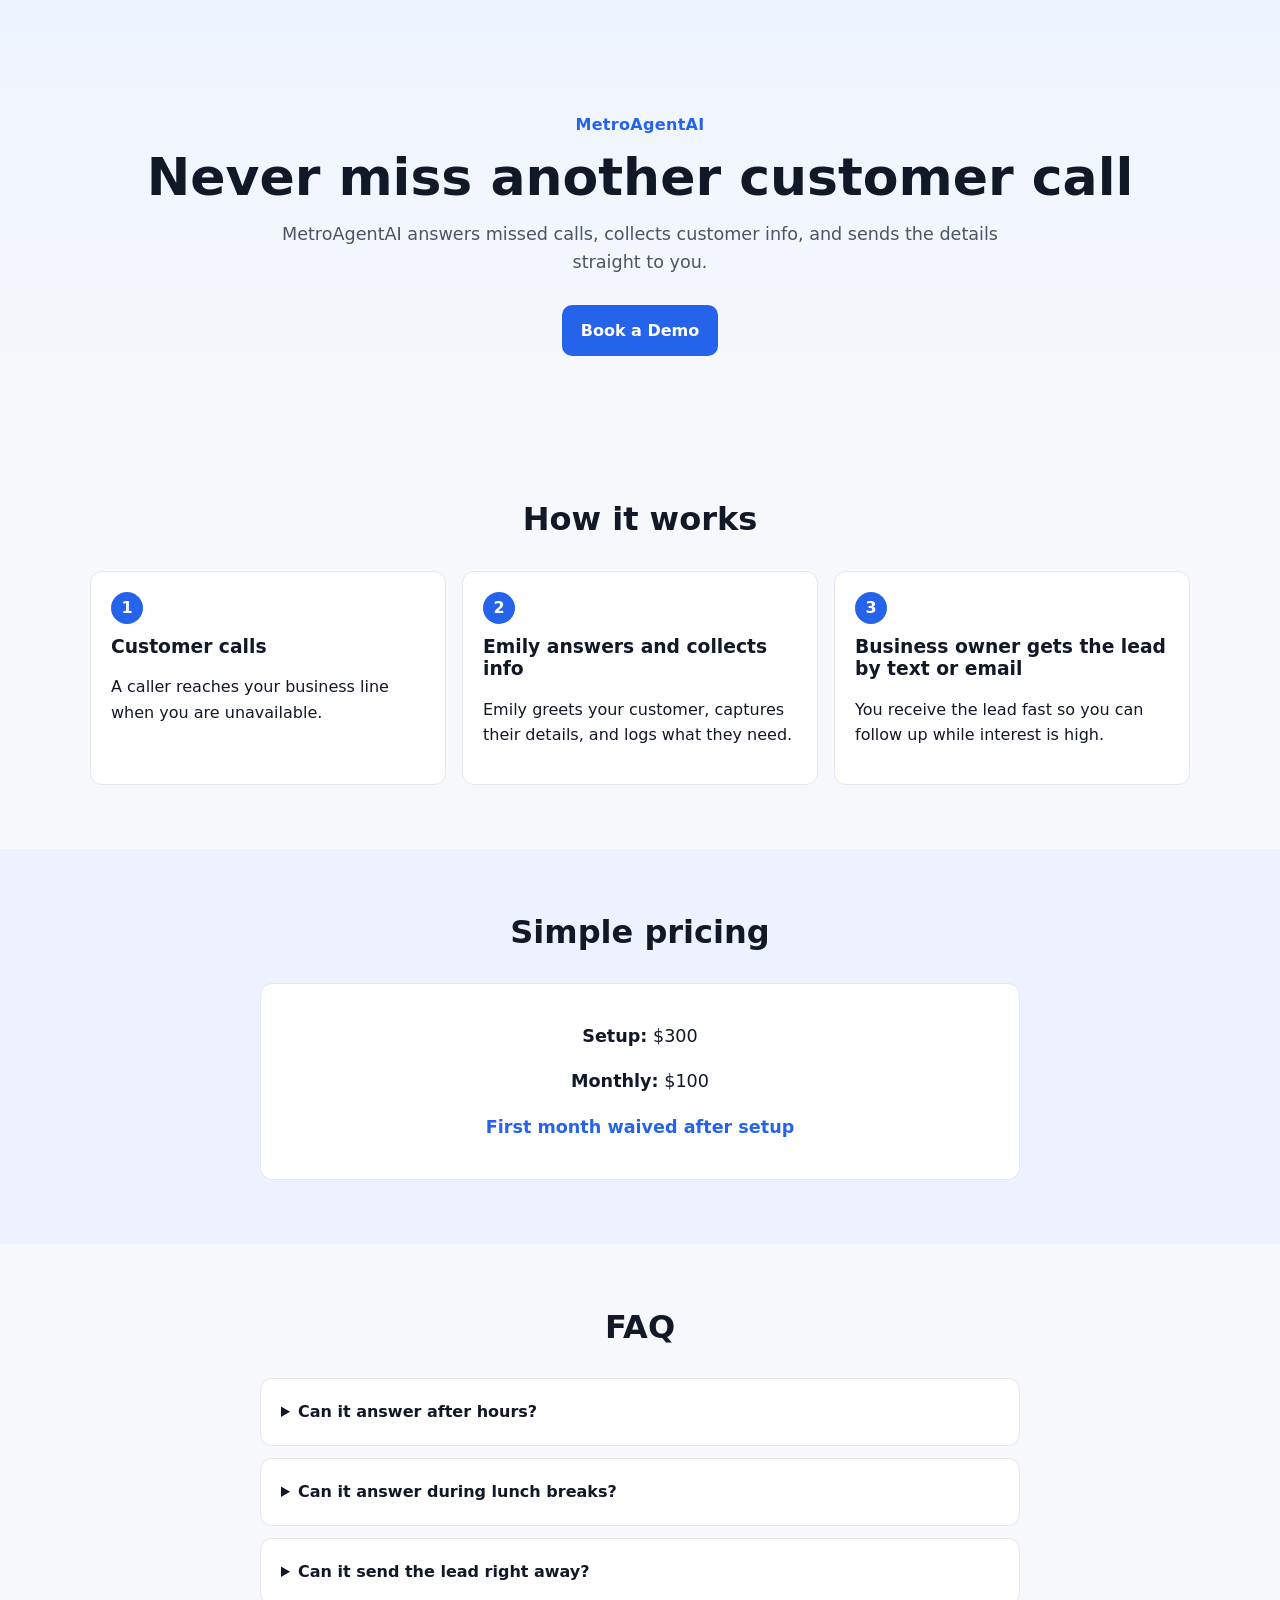
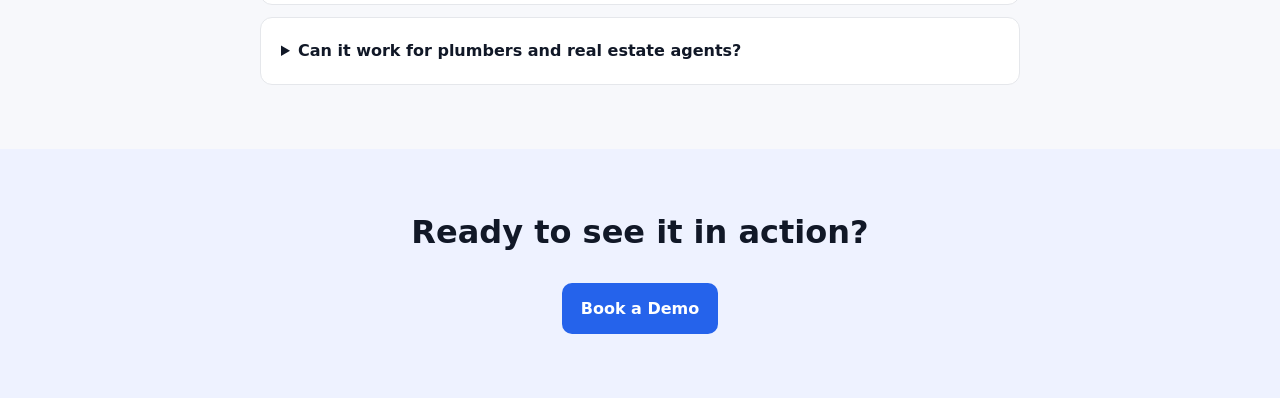
==== index.html @ d1bcb93a "Create initial MetroAgentAI landing page web app" ====
<!doctype html>
<html lang="en">
  <head>
    <meta charset="UTF-8" />
    <meta name="viewport" content="width=device-width, initial-scale=1.0" />
    <title>MetroAgentAI | AI Phone Receptionist</title>
    <link rel="stylesheet" href="styles.css" />
  </head>
  <body>
    <header class="hero">
      <div class="container">
        <p class="eyebrow">MetroAgentAI</p>
        <h1>Never miss another customer call</h1>
        <p class="subheadline">
          MetroAgentAI answers missed calls, collects customer info, and sends the
          details straight to you.
        </p>
        <a class="cta-button" href="#contact">Book a Demo</a>
      </div>
    </header>

    <main>
      <section class="section" id="how-it-works">
        <div class="container">
          <h2>How it works</h2>
          <div class="steps">
            <article class="card">
              <span class="step-number">1</span>
              <h3>Customer calls</h3>
              <p>A caller reaches your business line when you are unavailable.</p>
            </article>
            <article class="card">
              <span class="step-number">2</span>
              <h3>Emily answers and collects info</h3>
              <p>
                Emily greets your customer, captures their details, and logs what
                they need.
              </p>
            </article>
            <article class="card">
              <span class="step-number">3</span>
              <h3>Business owner gets the lead by text or email</h3>
              <p>
                You receive the lead fast so you can follow up while interest is
                high.
              </p>
            </article>
          </div>
        </div>
      </section>

      <section class="section section-alt" id="pricing">
        <div class="container narrow">
          <h2>Simple pricing</h2>
          <div class="pricing-card">
            <p><strong>Setup:</strong> $300</p>
            <p><strong>Monthly:</strong> $100</p>
            <p class="pricing-note">First month waived after setup</p>
          </div>
        </div>
      </section>

      <section class="section" id="faq">
        <div class="container narrow">
          <h2>FAQ</h2>
          <div class="faq-list">
            <details>
              <summary>Can it answer after hours?</summary>
              <p>Yes. MetroAgentAI can answer calls after business hours.</p>
            </details>
            <details>
              <summary>Can it answer during lunch breaks?</summary>
              <p>Yes. It can cover lunchtime gaps and other short breaks.</p>
            </details>
            <details>
              <summary>Can it send the lead right away?</summary>
              <p>
                Yes. Lead details can be delivered immediately by text message or
                email.
              </p>
            </details>
            <details>
              <summary>
                Can it work for plumbers and real estate agents?
              </summary>
              <p>
                Yes. MetroAgentAI is built for local service businesses, including
                plumbers and real estate teams.
              </p>
            </details>
          </div>
        </div>
      </section>

      <section class="section section-alt" id="contact">
        <div class="container narrow center">
          <h2>Ready to see it in action?</h2>
          <a class="cta-button" href="mailto:demo@metroagentai.com">Book a Demo</a>
        </div>
      </section>
    </main>
  </body>
</html>
---- styles.css ----
:root {
  --bg: #f7f8fb;
  --text: #111827;
  --muted: #4b5563;
  --card: #ffffff;
  --accent: #2563eb;
  --accent-hover: #1d4ed8;
  --border: #e5e7eb;
}

* {
  box-sizing: border-box;
}

body {
  margin: 0;
  font-family: Inter, ui-sans-serif, system-ui, -apple-system, Segoe UI, Roboto,
    Helvetica, Arial, sans-serif;
  color: var(--text);
  background: var(--bg);
  line-height: 1.6;
}

.container {
  width: min(1100px, 92%);
  margin: 0 auto;
}

.narrow {
  width: min(760px, 92%);
}

.center {
  text-align: center;
}

.hero {
  padding: 6rem 0 5rem;
  text-align: center;
  background: linear-gradient(180deg, #eef4ff 0%, var(--bg) 100%);
}

.eyebrow {
  color: var(--accent);
  font-weight: 600;
  letter-spacing: 0.02em;
  margin-bottom: 0.5rem;
}

h1,
h2,
h3 {
  margin: 0 0 0.75rem;
  line-height: 1.2;
}

h1 {
  font-size: clamp(2rem, 5vw, 3.25rem);
}

h2 {
  font-size: clamp(1.5rem, 3vw, 2rem);
  text-align: center;
  margin-bottom: 2rem;
}

.subheadline {
  max-width: 720px;
  margin: 0 auto 1.8rem;
  color: var(--muted);
  font-size: 1.1rem;
}

.section {
  padding: 4rem 0;
}

.section-alt {
  background: #eef2ff;
}

.steps {
  display: grid;
  grid-template-columns: repeat(auto-fit, minmax(220px, 1fr));
  gap: 1rem;
}

.card,
.pricing-card,
.faq-list details {
  background: var(--card);
  border: 1px solid var(--border);
  border-radius: 12px;
  padding: 1.25rem;
}

.step-number {
  display: inline-flex;
  align-items: center;
  justify-content: center;
  width: 2rem;
  height: 2rem;
  border-radius: 999px;
  font-weight: 700;
  color: #fff;
  background: var(--accent);
  margin-bottom: 0.75rem;
}

.pricing-card {
  text-align: center;
  font-size: 1.1rem;
}

.pricing-note {
  margin-top: 0.75rem;
  color: var(--accent);
  font-weight: 600;
}

.faq-list {
  display: grid;
  gap: 0.75rem;
}

summary {
  font-weight: 600;
  cursor: pointer;
}

.faq-list p {
  margin-bottom: 0;
  color: var(--muted);
}

.cta-button {
  display: inline-block;
  background: var(--accent);
  color: #fff;
  text-decoration: none;
  font-weight: 600;
  padding: 0.8rem 1.2rem;
  border-radius: 10px;
  transition: background 0.2s ease;
}

.cta-button:hover {
  background: var(--accent-hover);
}
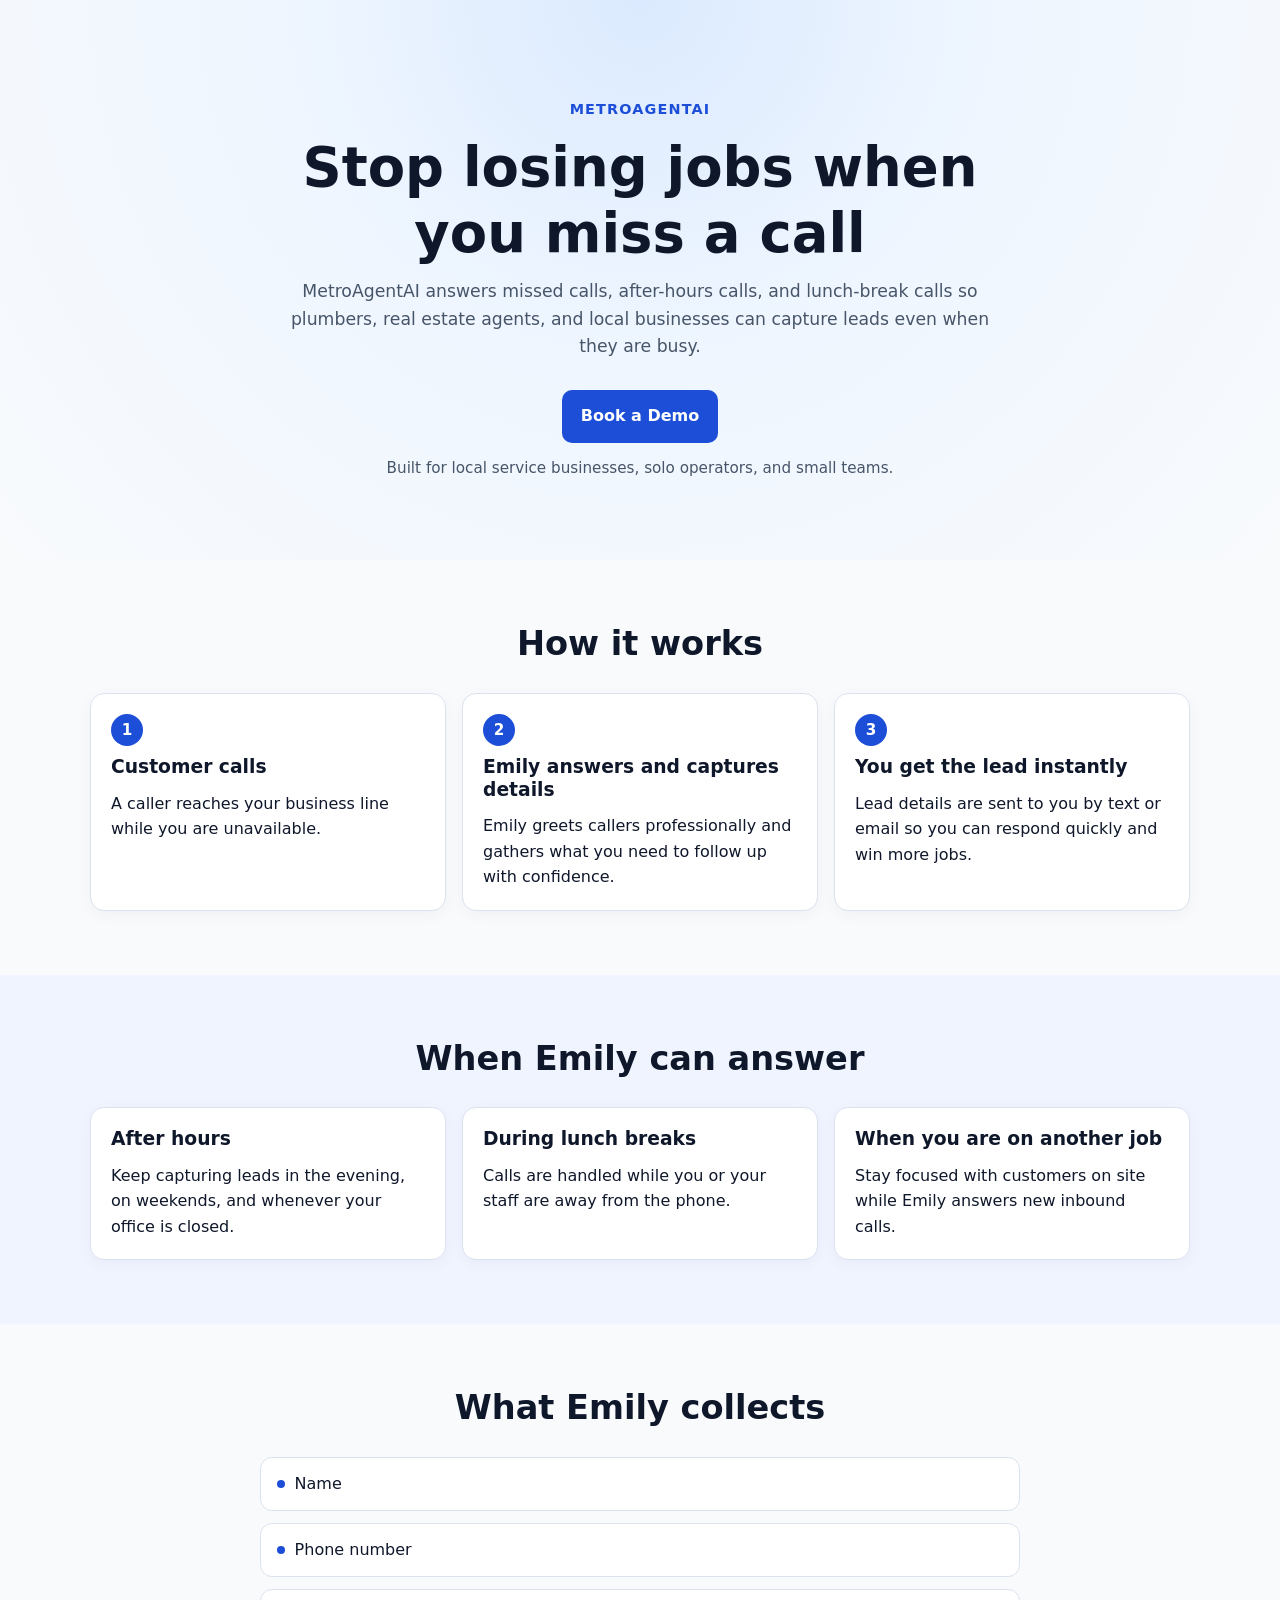
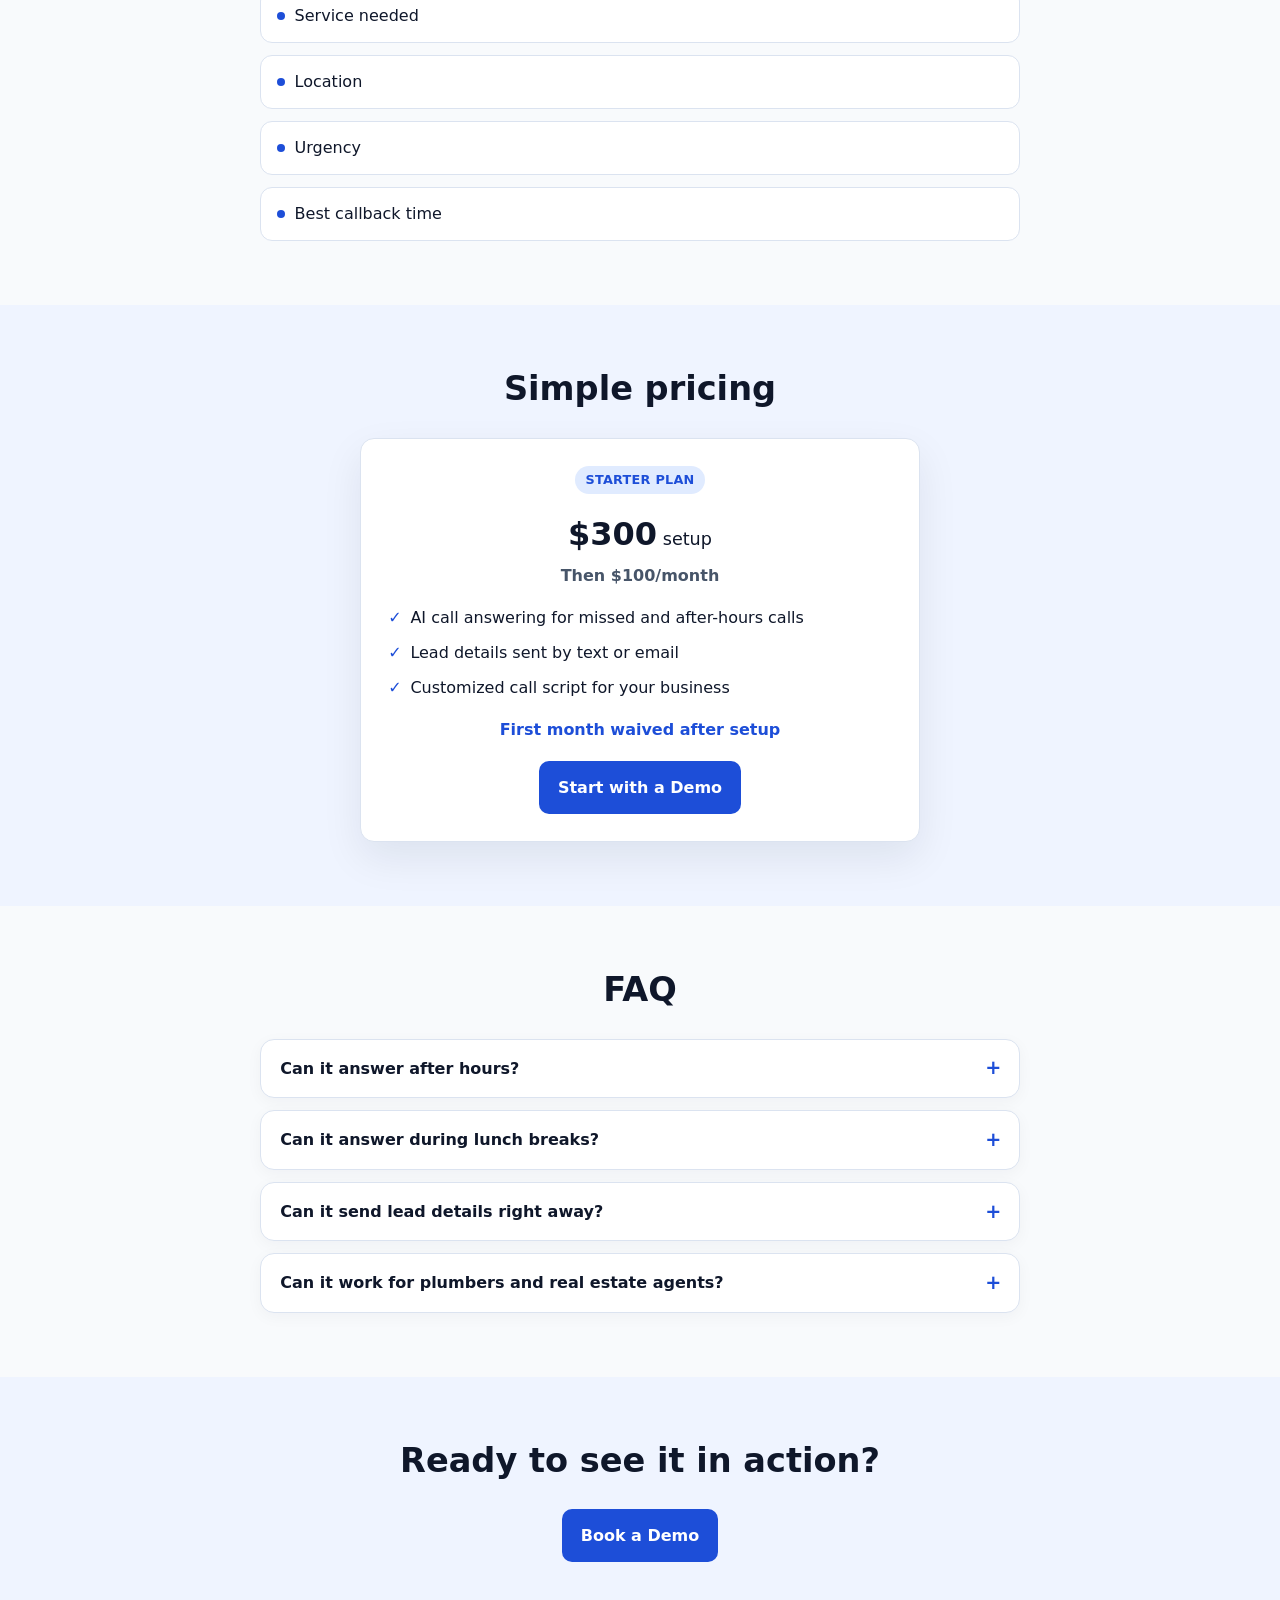
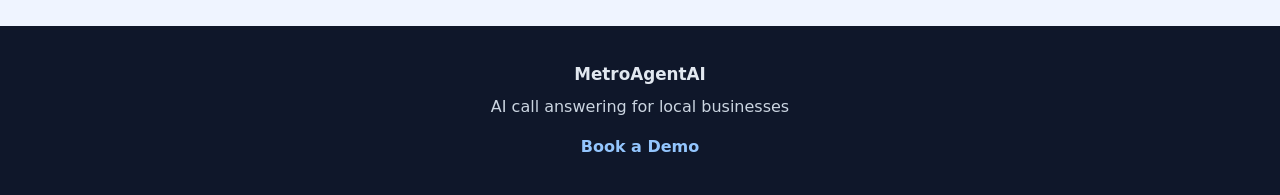
==== commit 692f63e8: "Polish landing page for local-business sales focus" ====
--- a/index.html
+++ b/index.html
@@ -3,19 +3,23 @@
   <head>
     <meta charset="UTF-8" />
     <meta name="viewport" content="width=device-width, initial-scale=1.0" />
-    <title>MetroAgentAI | AI Phone Receptionist</title>
+    <title>MetroAgentAI | AI Call Answering for Local Businesses</title>
     <link rel="stylesheet" href="styles.css" />
   </head>
   <body>
     <header class="hero">
-      <div class="container">
+      <div class="container narrow center">
         <p class="eyebrow">MetroAgentAI</p>
-        <h1>Never miss another customer call</h1>
+        <h1>Stop losing jobs when you miss a call</h1>
         <p class="subheadline">
-          MetroAgentAI answers missed calls, collects customer info, and sends the
-          details straight to you.
+          MetroAgentAI answers missed calls, after-hours calls, and lunch-break
+          calls so plumbers, real estate agents, and local businesses can capture
+          leads even when they are busy.
         </p>
         <a class="cta-button" href="#contact">Book a Demo</a>
+        <p class="trust-line">
+          Built for local service businesses, solo operators, and small teams.
+        </p>
       </div>
     </header>
 
@@ -27,36 +31,85 @@
             <article class="card">
               <span class="step-number">1</span>
               <h3>Customer calls</h3>
-              <p>A caller reaches your business line when you are unavailable.</p>
+              <p>A caller reaches your business line while you are unavailable.</p>
             </article>
             <article class="card">
               <span class="step-number">2</span>
-              <h3>Emily answers and collects info</h3>
+              <h3>Emily answers and captures details</h3>
               <p>
-                Emily greets your customer, captures their details, and logs what
-                they need.
+                Emily greets callers professionally and gathers what you need to
+                follow up with confidence.
               </p>
             </article>
             <article class="card">
               <span class="step-number">3</span>
-              <h3>Business owner gets the lead by text or email</h3>
+              <h3>You get the lead instantly</h3>
               <p>
-                You receive the lead fast so you can follow up while interest is
-                high.
+                Lead details are sent to you by text or email so you can respond
+                quickly and win more jobs.
               </p>
             </article>
           </div>
         </div>
       </section>
 
+      <section class="section section-alt" id="availability">
+        <div class="container">
+          <h2>When Emily can answer</h2>
+          <div class="three-up">
+            <article class="card">
+              <h3>After hours</h3>
+              <p>
+                Keep capturing leads in the evening, on weekends, and whenever your
+                office is closed.
+              </p>
+            </article>
+            <article class="card">
+              <h3>During lunch breaks</h3>
+              <p>
+                Calls are handled while you or your staff are away from the phone.
+              </p>
+            </article>
+            <article class="card">
+              <h3>When you are on another job</h3>
+              <p>
+                Stay focused with customers on site while Emily answers new inbound
+                calls.
+              </p>
+            </article>
+          </div>
+        </div>
+      </section>
+
+      <section class="section" id="intake">
+        <div class="container narrow">
+          <h2>What Emily collects</h2>
+          <ul class="intake-list">
+            <li>Name</li>
+            <li>Phone number</li>
+            <li>Service needed</li>
+            <li>Location</li>
+            <li>Urgency</li>
+            <li>Best callback time</li>
+          </ul>
+        </div>
+      </section>
+
       <section class="section section-alt" id="pricing">
         <div class="container narrow">
           <h2>Simple pricing</h2>
-          <div class="pricing-card">
-            <p><strong>Setup:</strong> $300</p>
-            <p><strong>Monthly:</strong> $100</p>
+          <article class="pricing-card" aria-label="Pricing plan">
+            <p class="plan-tag">Starter Plan</p>
+            <p class="price"><span>$300</span> setup</p>
+            <p class="price-sub">Then $100/month</p>
+            <ul class="pricing-features">
+              <li>AI call answering for missed and after-hours calls</li>
+              <li>Lead details sent by text or email</li>
+              <li>Customized call script for your business</li>
+            </ul>
             <p class="pricing-note">First month waived after setup</p>
-          </div>
+            <a class="cta-button" href="#contact">Start with a Demo</a>
+          </article>
         </div>
       </section>
 
@@ -66,27 +119,19 @@
           <div class="faq-list">
             <details>
               <summary>Can it answer after hours?</summary>
-              <p>Yes. MetroAgentAI can answer calls after business hours.</p>
+              <p>Yes. Emily answers calls outside normal business hours.</p>
             </details>
             <details>
               <summary>Can it answer during lunch breaks?</summary>
-              <p>Yes. It can cover lunchtime gaps and other short breaks.</p>
+              <p>Yes. Calls are answered while you and your team are away.</p>
             </details>
             <details>
-              <summary>Can it send the lead right away?</summary>
-              <p>
-                Yes. Lead details can be delivered immediately by text message or
-                email.
-              </p>
+              <summary>Can it send lead details right away?</summary>
+              <p>Yes. New lead information is sent to you immediately.</p>
             </details>
             <details>
-              <summary>
-                Can it work for plumbers and real estate agents?
-              </summary>
-              <p>
-                Yes. MetroAgentAI is built for local service businesses, including
-                plumbers and real estate teams.
-              </p>
+              <summary>Can it work for plumbers and real estate agents?</summary>
+              <p>Yes. MetroAgentAI is built for local service businesses.</p>
             </details>
           </div>
         </div>
@@ -99,5 +144,13 @@
         </div>
       </section>
     </main>
+
+    <footer class="site-footer">
+      <div class="container narrow">
+        <p class="footer-brand">MetroAgentAI</p>
+        <p class="footer-text">AI call answering for local businesses</p>
+        <a class="footer-link" href="#contact">Book a Demo</a>
+      </div>
+    </footer>
   </body>
 </html>
--- a/styles.css
+++ b/styles.css
@@ -1,11 +1,13 @@
 :root {
-  --bg: #f7f8fb;
-  --text: #111827;
-  --muted: #4b5563;
-  --card: #ffffff;
-  --accent: #2563eb;
-  --accent-hover: #1d4ed8;
-  --border: #e5e7eb;
+  --bg: #f8fafc;
+  --surface: #ffffff;
+  --surface-soft: #eff4ff;
+  --text: #0f172a;
+  --muted: #475569;
+  --accent: #1d4ed8;
+  --accent-hover: #1e40af;
+  --border: #dbe3f0;
+  --shadow: 0 16px 40px rgba(15, 23, 42, 0.08);
 }
 
 * {
@@ -34,19 +36,6 @@
   text-align: center;
 }
 
-.hero {
-  padding: 6rem 0 5rem;
-  text-align: center;
-  background: linear-gradient(180deg, #eef4ff 0%, var(--bg) 100%);
-}
-
-.eyebrow {
-  color: var(--accent);
-  font-weight: 600;
-  letter-spacing: 0.02em;
-  margin-bottom: 0.5rem;
-}
-
 h1,
 h2,
 h3 {
@@ -55,20 +44,46 @@
 }
 
 h1 {
-  font-size: clamp(2rem, 5vw, 3.25rem);
+  font-size: clamp(2.1rem, 5vw, 3.4rem);
 }
 
 h2 {
-  font-size: clamp(1.5rem, 3vw, 2rem);
-  text-align: center;
-  margin-bottom: 2rem;
+  font-size: clamp(1.5rem, 3vw, 2.1rem);
+  text-align: center;
+  margin-bottom: 1.75rem;
+}
+
+p {
+  margin: 0;
+}
+
+.hero {
+  padding: 6rem 0 5rem;
+  text-align: center;
+  background: radial-gradient(circle at top, #dbeafe 0%, #eff6ff 42%, var(--bg) 100%);
+}
+
+.eyebrow {
+  display: inline-block;
+  color: var(--accent);
+  font-size: 0.9rem;
+  font-weight: 700;
+  letter-spacing: 0.08em;
+  text-transform: uppercase;
+  margin-bottom: 0.9rem;
 }
 
 .subheadline {
   max-width: 720px;
   margin: 0 auto 1.8rem;
   color: var(--muted);
-  font-size: 1.1rem;
+  font-size: 1.08rem;
+}
+
+.trust-line {
+  margin-top: 0.85rem;
+  color: var(--muted);
+  font-size: 0.95rem;
 }
 
 .section {
@@ -76,10 +91,11 @@
 }
 
 .section-alt {
-  background: #eef2ff;
-}
-
-.steps {
+  background: var(--surface-soft);
+}
+
+.steps,
+.three-up {
   display: grid;
   grid-template-columns: repeat(auto-fit, minmax(220px, 1fr));
   gap: 1rem;
@@ -88,10 +104,11 @@
 .card,
 .pricing-card,
 .faq-list details {
-  background: var(--card);
+  background: var(--surface);
   border: 1px solid var(--border);
-  border-radius: 12px;
+  border-radius: 14px;
   padding: 1.25rem;
+  box-shadow: 0 4px 16px rgba(15, 23, 42, 0.04);
 }
 
 .step-number {
@@ -101,21 +118,102 @@
   width: 2rem;
   height: 2rem;
   border-radius: 999px;
+  font-size: 0.95rem;
   font-weight: 700;
   color: #fff;
   background: var(--accent);
-  margin-bottom: 0.75rem;
+  margin-bottom: 0.65rem;
+}
+
+.intake-list {
+  list-style: none;
+  padding: 0;
+  margin: 0;
+  display: grid;
+  gap: 0.7rem;
+}
+
+.intake-list li {
+  display: flex;
+  align-items: center;
+  gap: 0.6rem;
+  padding: 0.85rem 1rem;
+  border: 1px solid var(--border);
+  border-radius: 12px;
+  background: var(--surface);
+}
+
+.intake-list li::before {
+  content: "";
+  width: 0.5rem;
+  height: 0.5rem;
+  border-radius: 999px;
+  background: var(--accent);
+  flex-shrink: 0;
 }
 
 .pricing-card {
-  text-align: center;
+  max-width: 560px;
+  margin: 0 auto;
+  padding: 1.7rem;
+  text-align: center;
+  box-shadow: var(--shadow);
+}
+
+.plan-tag {
+  display: inline-block;
+  padding: 0.25rem 0.65rem;
+  border-radius: 999px;
+  font-size: 0.8rem;
+  font-weight: 700;
+  letter-spacing: 0.02em;
+  text-transform: uppercase;
+  color: var(--accent);
+  background: #e0ebff;
+}
+
+.price {
+  margin-top: 0.9rem;
   font-size: 1.1rem;
 }
 
+.price span {
+  font-size: 2rem;
+  font-weight: 800;
+  color: var(--text);
+}
+
+.price-sub {
+  margin-top: 0.2rem;
+  color: var(--muted);
+  font-weight: 600;
+}
+
+.pricing-features {
+  margin: 1rem 0;
+  padding: 0;
+  list-style: none;
+  text-align: left;
+  display: grid;
+  gap: 0.6rem;
+}
+
+.pricing-features li {
+  display: flex;
+  align-items: flex-start;
+  gap: 0.55rem;
+}
+
+.pricing-features li::before {
+  content: "✓";
+  color: var(--accent);
+  font-weight: 800;
+}
+
 .pricing-note {
-  margin-top: 0.75rem;
-  color: var(--accent);
-  font-weight: 600;
+  margin: 0 0 1.2rem;
+  color: var(--accent);
+  font-weight: 700;
 }
 
 .faq-list {
@@ -123,14 +221,42 @@
   gap: 0.75rem;
 }
 
+.faq-list details {
+  padding: 0;
+  overflow: hidden;
+}
+
 summary {
-  font-weight: 600;
+  list-style: none;
+  font-weight: 700;
   cursor: pointer;
+  padding: 1rem 1.2rem;
+  position: relative;
+}
+
+summary::-webkit-details-marker {
+  display: none;
+}
+
+summary::after {
+  content: "+";
+  position: absolute;
+  right: 1.1rem;
+  top: 50%;
+  transform: translateY(-50%);
+  color: var(--accent);
+  font-size: 1.2rem;
+  font-weight: 700;
+}
+
+details[open] summary::after {
+  content: "−";
 }
 
 .faq-list p {
-  margin-bottom: 0;
+  margin: 0;
   color: var(--muted);
+  padding: 0 1.2rem 1rem;
 }
 
 .cta-button {
@@ -138,8 +264,8 @@
   background: var(--accent);
   color: #fff;
   text-decoration: none;
-  font-weight: 600;
-  padding: 0.8rem 1.2rem;
+  font-weight: 700;
+  padding: 0.85rem 1.2rem;
   border-radius: 10px;
   transition: background 0.2s ease;
 }
@@ -147,3 +273,46 @@
 .cta-button:hover {
   background: var(--accent-hover);
 }
+
+.site-footer {
+  background: #0f172a;
+  color: #e2e8f0;
+  text-align: center;
+  padding: 2.2rem 0;
+}
+
+.footer-brand {
+  font-size: 1.05rem;
+  font-weight: 700;
+}
+
+.footer-text {
+  margin-top: 0.35rem;
+  color: #cbd5e1;
+}
+
+.footer-link {
+  display: inline-block;
+  margin-top: 0.9rem;
+  color: #93c5fd;
+  font-weight: 700;
+  text-decoration: none;
+}
+
+.footer-link:hover {
+  color: #bfdbfe;
+}
+
+@media (max-width: 640px) {
+  .hero {
+    padding: 4.8rem 0 4rem;
+  }
+
+  .section {
+    padding: 3.3rem 0;
+  }
+
+  .pricing-card {
+    padding: 1.35rem;
+  }
+}
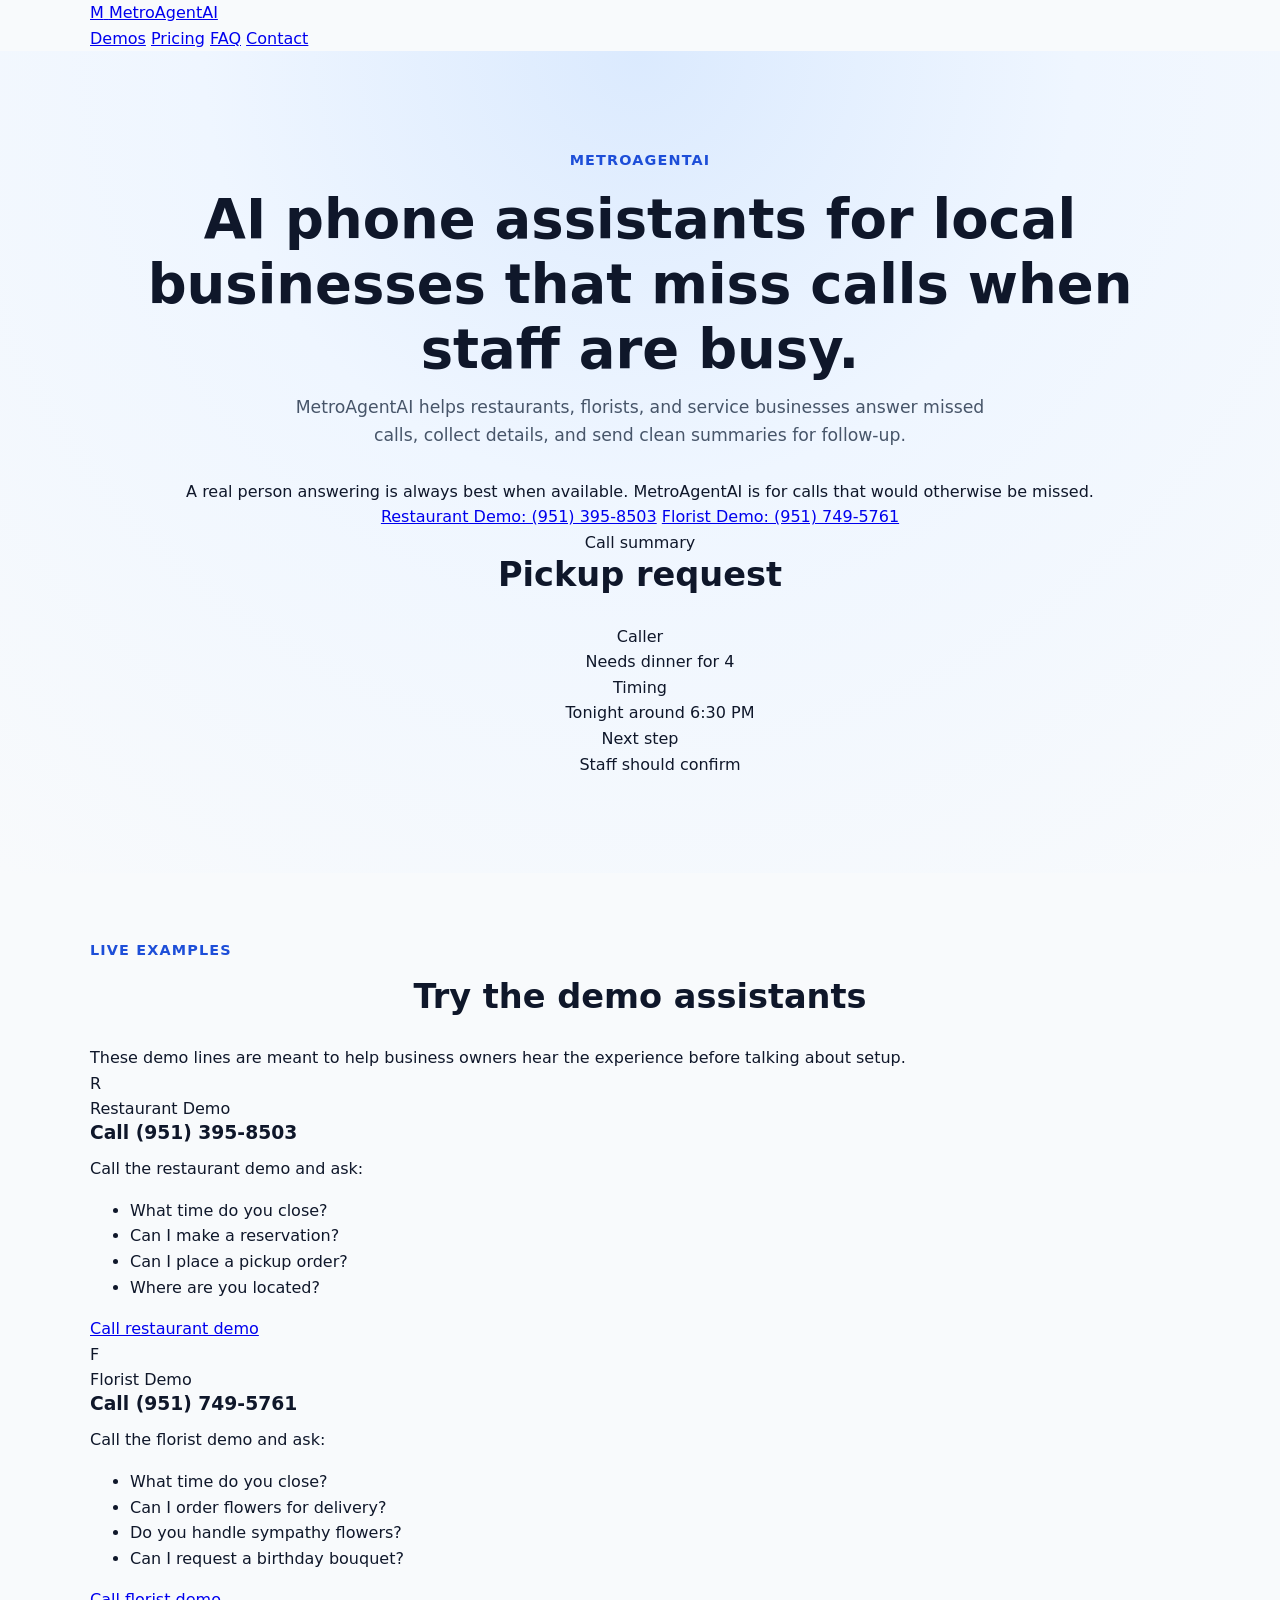
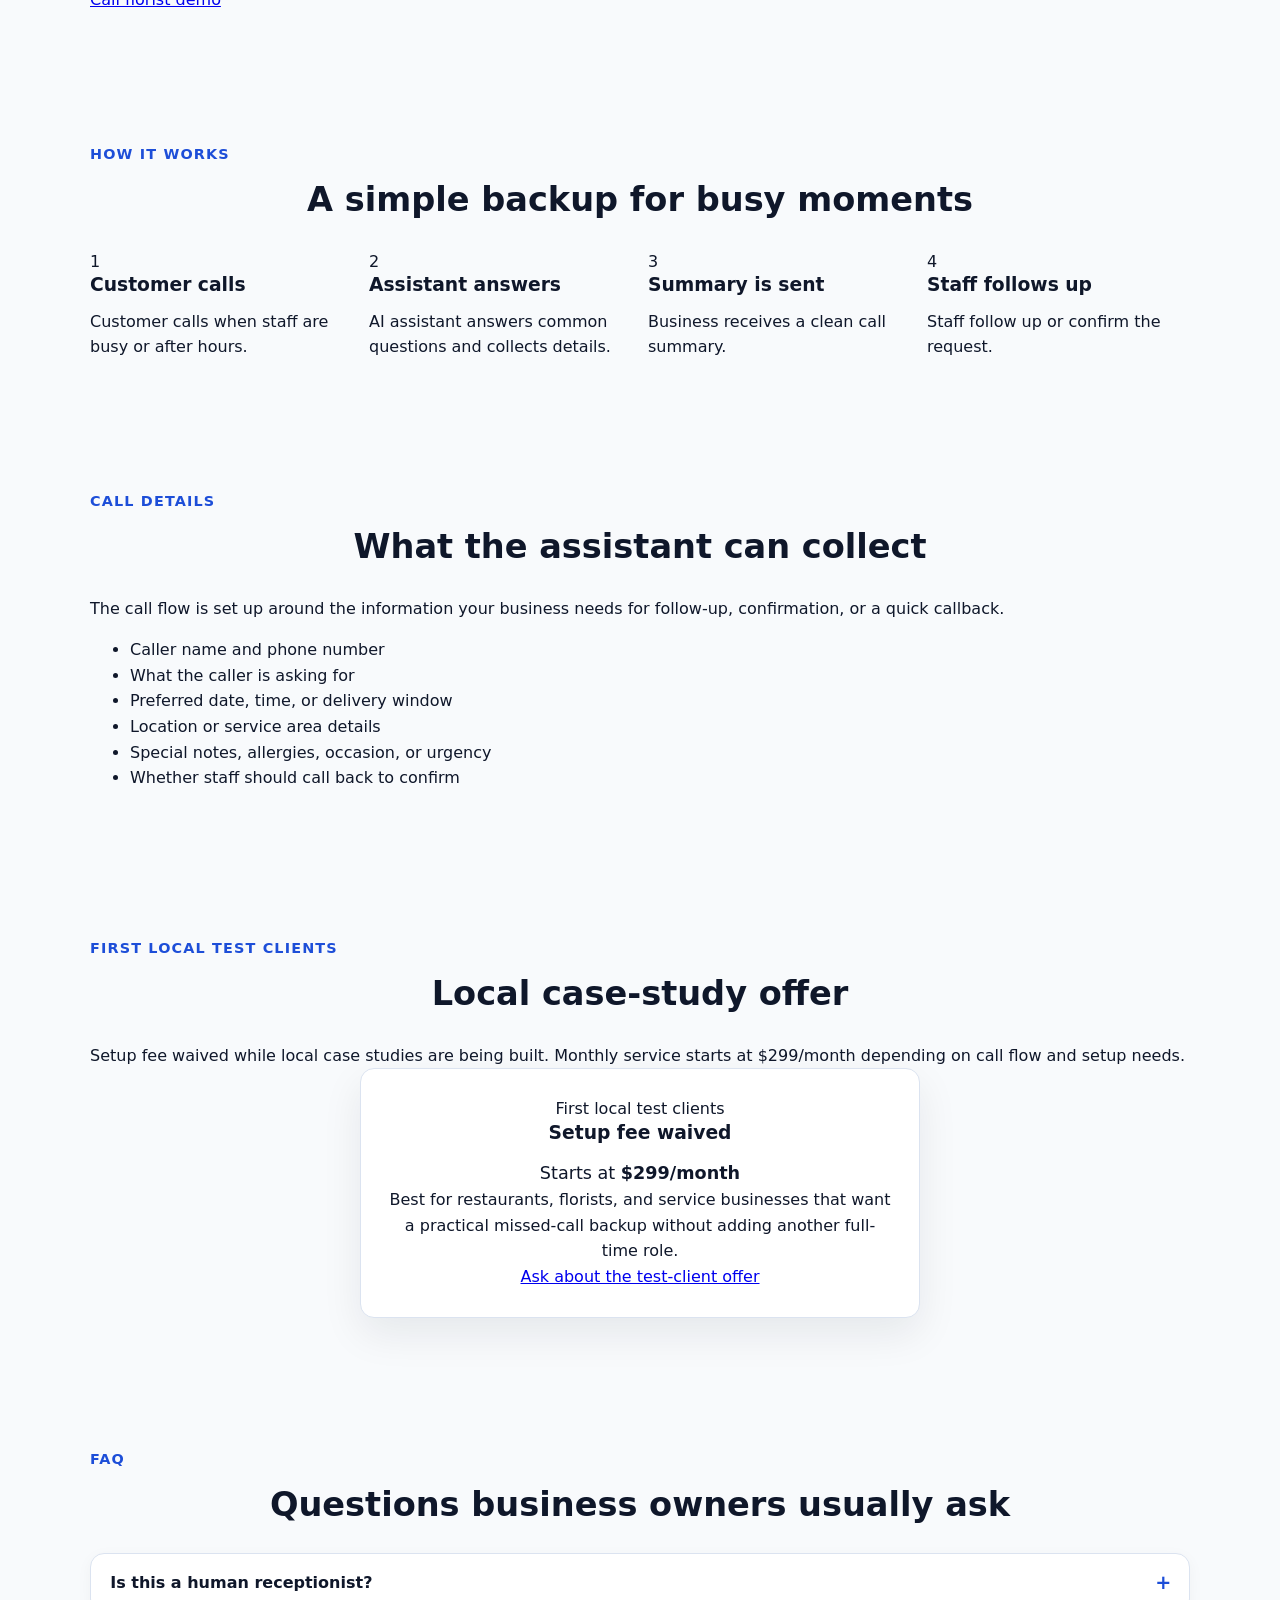
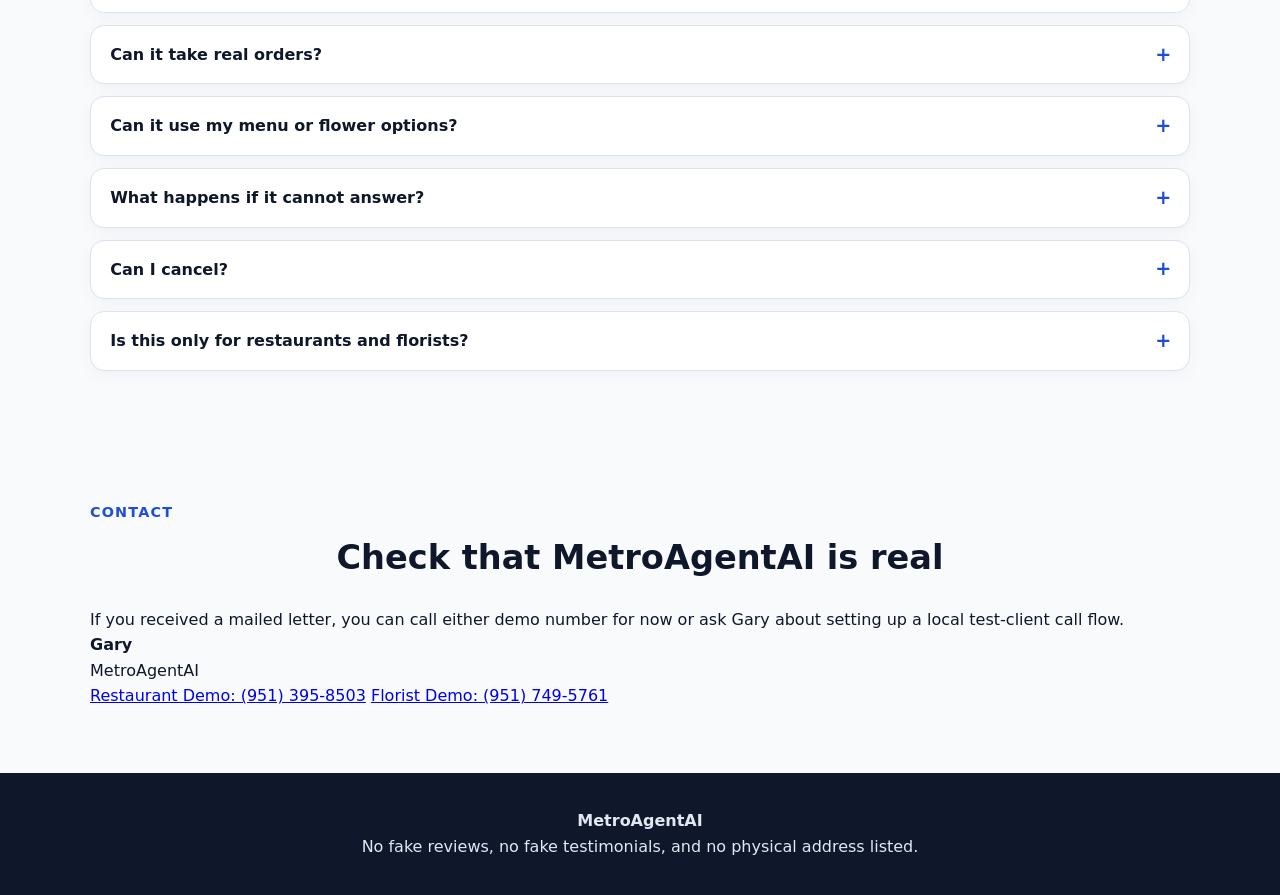
==== commit 936f49f3: "Build MetroAgentAI local business landing page" ====
--- a/index.html
+++ b/index.html
@@ -3,153 +3,262 @@
   <head>
     <meta charset="UTF-8" />
     <meta name="viewport" content="width=device-width, initial-scale=1.0" />
-    <title>MetroAgentAI | AI Call Answering for Local Businesses</title>
+    <meta
+      name="description"
+      content="MetroAgentAI helps restaurants, florists, and local service businesses answer missed calls, collect details, and send clean summaries for follow-up."
+    />
+    <title>MetroAgentAI | AI Phone Assistants for Local Businesses</title>
     <link rel="stylesheet" href="styles.css" />
   </head>
   <body>
-    <header class="hero">
-      <div class="container narrow center">
-        <p class="eyebrow">MetroAgentAI</p>
-        <h1>Stop losing jobs when you miss a call</h1>
-        <p class="subheadline">
-          MetroAgentAI answers missed calls, after-hours calls, and lunch-break
-          calls so plumbers, real estate agents, and local businesses can capture
-          leads even when they are busy.
-        </p>
-        <a class="cta-button" href="#contact">Book a Demo</a>
-        <p class="trust-line">
-          Built for local service businesses, solo operators, and small teams.
-        </p>
-      </div>
+    <header class="site-header">
+      <nav class="nav container" aria-label="Main navigation">
+        <a class="brand" href="#top" aria-label="MetroAgentAI home">
+          <span class="brand-mark">M</span>
+          <span>MetroAgentAI</span>
+        </a>
+        <div class="nav-links">
+          <a href="#demos">Demos</a>
+          <a href="#pricing">Pricing</a>
+          <a href="#faq">FAQ</a>
+          <a class="nav-button" href="#contact">Contact</a>
+        </div>
+      </nav>
     </header>
 
-    <main>
-      <section class="section" id="how-it-works">
-        <div class="container">
-          <h2>How it works</h2>
-          <div class="steps">
-            <article class="card">
-              <span class="step-number">1</span>
-              <h3>Customer calls</h3>
-              <p>A caller reaches your business line while you are unavailable.</p>
-            </article>
-            <article class="card">
-              <span class="step-number">2</span>
-              <h3>Emily answers and captures details</h3>
-              <p>
-                Emily greets callers professionally and gathers what you need to
-                follow up with confidence.
-              </p>
-            </article>
-            <article class="card">
-              <span class="step-number">3</span>
-              <h3>You get the lead instantly</h3>
-              <p>
-                Lead details are sent to you by text or email so you can respond
-                quickly and win more jobs.
-              </p>
-            </article>
-          </div>
-        </div>
-      </section>
-
-      <section class="section section-alt" id="availability">
-        <div class="container">
-          <h2>When Emily can answer</h2>
-          <div class="three-up">
-            <article class="card">
-              <h3>After hours</h3>
-              <p>
-                Keep capturing leads in the evening, on weekends, and whenever your
-                office is closed.
-              </p>
-            </article>
-            <article class="card">
-              <h3>During lunch breaks</h3>
-              <p>
-                Calls are handled while you or your staff are away from the phone.
-              </p>
-            </article>
-            <article class="card">
-              <h3>When you are on another job</h3>
-              <p>
-                Stay focused with customers on site while Emily answers new inbound
-                calls.
-              </p>
-            </article>
-          </div>
-        </div>
-      </section>
-
-      <section class="section" id="intake">
-        <div class="container narrow">
-          <h2>What Emily collects</h2>
-          <ul class="intake-list">
-            <li>Name</li>
-            <li>Phone number</li>
-            <li>Service needed</li>
-            <li>Location</li>
-            <li>Urgency</li>
-            <li>Best callback time</li>
+    <main id="top">
+      <section class="hero section-pad">
+        <div class="container hero-grid">
+          <div class="hero-copy">
+            <p class="eyebrow">MetroAgentAI</p>
+            <h1>AI phone assistants for local businesses that miss calls when staff are busy.</h1>
+            <p class="subheadline">
+              MetroAgentAI helps restaurants, florists, and service businesses answer missed calls,
+              collect details, and send clean summaries for follow-up.
+            </p>
+            <p class="plain-note">
+              A real person answering is always best when available. MetroAgentAI is for calls that
+              would otherwise be missed.
+            </p>
+            <div class="hero-actions" aria-label="Demo phone numbers">
+              <a class="button" href="tel:+19513958503">Restaurant Demo: (951) 395-8503</a>
+              <a class="button button-secondary" href="tel:+19517495761">Florist Demo: (951) 749-5761</a>
+            </div>
+          </div>
+          <aside class="call-panel" aria-label="Example call summary">
+            <div class="phone-shell">
+              <div class="phone-top"></div>
+              <div class="summary-card">
+                <p class="summary-label">Call summary</p>
+                <h2>Pickup request</h2>
+                <dl>
+                  <div>
+                    <dt>Caller</dt>
+                    <dd>Needs dinner for 4</dd>
+                  </div>
+                  <div>
+                    <dt>Timing</dt>
+                    <dd>Tonight around 6:30 PM</dd>
+                  </div>
+                  <div>
+                    <dt>Next step</dt>
+                    <dd>Staff should confirm</dd>
+                  </div>
+                </dl>
+              </div>
+            </div>
+          </aside>
+        </div>
+      </section>
+
+      <section class="section" id="demos">
+        <div class="container section-heading">
+          <p class="eyebrow">Live examples</p>
+          <h2>Try the demo assistants</h2>
+          <p>
+            These demo lines are meant to help business owners hear the experience before talking
+            about setup.
+          </p>
+        </div>
+        <div class="container demo-grid">
+          <article class="demo-card" id="restaurant-demo">
+            <div class="demo-icon" aria-hidden="true">R</div>
+            <p class="card-label">Restaurant Demo</p>
+            <h3>Call (951) 395-8503</h3>
+            <p>Call the restaurant demo and ask:</p>
+            <ul>
+              <li>What time do you close?</li>
+              <li>Can I make a reservation?</li>
+              <li>Can I place a pickup order?</li>
+              <li>Where are you located?</li>
+            </ul>
+            <a class="text-link" href="tel:+19513958503">Call restaurant demo</a>
+          </article>
+
+          <article class="demo-card" id="florist-demo">
+            <div class="demo-icon flower" aria-hidden="true">F</div>
+            <p class="card-label">Florist Demo</p>
+            <h3>Call (951) 749-5761</h3>
+            <p>Call the florist demo and ask:</p>
+            <ul>
+              <li>What time do you close?</li>
+              <li>Can I order flowers for delivery?</li>
+              <li>Do you handle sympathy flowers?</li>
+              <li>Can I request a birthday bouquet?</li>
+            </ul>
+            <a class="text-link" href="tel:+19517495761">Call florist demo</a>
+          </article>
+        </div>
+      </section>
+
+      <section class="section section-muted" id="how-it-works">
+        <div class="container section-heading">
+          <p class="eyebrow">How it works</p>
+          <h2>A simple backup for busy moments</h2>
+        </div>
+        <div class="container steps">
+          <article class="step-card">
+            <span>1</span>
+            <h3>Customer calls</h3>
+            <p>Customer calls when staff are busy or after hours.</p>
+          </article>
+          <article class="step-card">
+            <span>2</span>
+            <h3>Assistant answers</h3>
+            <p>AI assistant answers common questions and collects details.</p>
+          </article>
+          <article class="step-card">
+            <span>3</span>
+            <h3>Summary is sent</h3>
+            <p>Business receives a clean call summary.</p>
+          </article>
+          <article class="step-card">
+            <span>4</span>
+            <h3>Staff follows up</h3>
+            <p>Staff follow up or confirm the request.</p>
+          </article>
+        </div>
+      </section>
+
+      <section class="section" id="collect">
+        <div class="container split-grid">
+          <div>
+            <p class="eyebrow">Call details</p>
+            <h2>What the assistant can collect</h2>
+            <p>
+              The call flow is set up around the information your business needs for follow-up,
+              confirmation, or a quick callback.
+            </p>
+          </div>
+          <ul class="collect-list" aria-label="Information the assistant can collect">
+            <li>Caller name and phone number</li>
+            <li>What the caller is asking for</li>
+            <li>Preferred date, time, or delivery window</li>
+            <li>Location or service area details</li>
+            <li>Special notes, allergies, occasion, or urgency</li>
+            <li>Whether staff should call back to confirm</li>
           </ul>
         </div>
       </section>
 
-      <section class="section section-alt" id="pricing">
-        <div class="container narrow">
-          <h2>Simple pricing</h2>
-          <article class="pricing-card" aria-label="Pricing plan">
-            <p class="plan-tag">Starter Plan</p>
-            <p class="price"><span>$300</span> setup</p>
-            <p class="price-sub">Then $100/month</p>
-            <ul class="pricing-features">
-              <li>AI call answering for missed and after-hours calls</li>
-              <li>Lead details sent by text or email</li>
-              <li>Customized call script for your business</li>
-            </ul>
-            <p class="pricing-note">First month waived after setup</p>
-            <a class="cta-button" href="#contact">Start with a Demo</a>
+      <section class="section section-muted" id="pricing">
+        <div class="container pricing-wrap">
+          <div class="section-heading">
+            <p class="eyebrow">First local test clients</p>
+            <h2>Local case-study offer</h2>
+            <p>
+              Setup fee waived while local case studies are being built. Monthly service starts at
+              $299/month depending on call flow and setup needs.
+            </p>
+          </div>
+          <article class="pricing-card">
+            <p class="card-label">First local test clients</p>
+            <h3>Setup fee waived</h3>
+            <p class="price">Starts at <strong>$299/month</strong></p>
+            <p>
+              Best for restaurants, florists, and service businesses that want a practical missed-call
+              backup without adding another full-time role.
+            </p>
+            <a class="button" href="#contact">Ask about the test-client offer</a>
           </article>
         </div>
       </section>
 
       <section class="section" id="faq">
-        <div class="container narrow">
-          <h2>FAQ</h2>
-          <div class="faq-list">
-            <details>
-              <summary>Can it answer after hours?</summary>
-              <p>Yes. Emily answers calls outside normal business hours.</p>
-            </details>
-            <details>
-              <summary>Can it answer during lunch breaks?</summary>
-              <p>Yes. Calls are answered while you and your team are away.</p>
-            </details>
-            <details>
-              <summary>Can it send lead details right away?</summary>
-              <p>Yes. New lead information is sent to you immediately.</p>
-            </details>
-            <details>
-              <summary>Can it work for plumbers and real estate agents?</summary>
-              <p>Yes. MetroAgentAI is built for local service businesses.</p>
-            </details>
-          </div>
-        </div>
-      </section>
-
-      <section class="section section-alt" id="contact">
-        <div class="container narrow center">
-          <h2>Ready to see it in action?</h2>
-          <a class="cta-button" href="mailto:demo@metroagentai.com">Book a Demo</a>
+        <div class="container section-heading">
+          <p class="eyebrow">FAQ</p>
+          <h2>Questions business owners usually ask</h2>
+        </div>
+        <div class="container faq-list">
+          <details>
+            <summary>Is this a human receptionist?</summary>
+            <p>
+              No. MetroAgentAI is an AI phone assistant. A real person answering is always best when
+              available. MetroAgentAI is for calls that would otherwise be missed.
+            </p>
+          </details>
+          <details>
+            <summary>Can it take real orders?</summary>
+            <p>
+              It can collect order details and send a summary, but staff should review and confirm
+              the request before preparing an order or accepting payment.
+            </p>
+          </details>
+          <details>
+            <summary>Can it use my menu or flower options?</summary>
+            <p>
+              Yes. The assistant can be configured with your common menu items, flower options,
+              hours, service details, and preferred follow-up process.
+            </p>
+          </details>
+          <details>
+            <summary>What happens if it cannot answer?</summary>
+            <p>
+              It can collect the caller's question and contact details so your staff can follow up
+              with the right answer.
+            </p>
+          </details>
+          <details>
+            <summary>Can I cancel?</summary>
+            <p>
+              Yes. The test-client offer is meant to be straightforward, with no long-term lock-in
+              required unless a separate agreement is made.
+            </p>
+          </details>
+          <details>
+            <summary>Is this only for restaurants and florists?</summary>
+            <p>
+              No. Restaurants and florists are the first demos, but MetroAgentAI can also support
+              local service businesses that miss calls while staff are busy.
+            </p>
+          </details>
+        </div>
+      </section>
+
+      <section class="section contact-section" id="contact">
+        <div class="container contact-card">
+          <div>
+            <p class="eyebrow">Contact</p>
+            <h2>Check that MetroAgentAI is real</h2>
+            <p>
+              If you received a mailed letter, you can call either demo number for now or ask Gary
+              about setting up a local test-client call flow.
+            </p>
+          </div>
+          <div class="contact-details">
+            <p><strong>Gary</strong></p>
+            <p>MetroAgentAI</p>
+            <a href="tel:+19513958503">Restaurant Demo: (951) 395-8503</a>
+            <a href="tel:+19517495761">Florist Demo: (951) 749-5761</a>
+          </div>
         </div>
       </section>
     </main>
 
     <footer class="site-footer">
-      <div class="container narrow">
-        <p class="footer-brand">MetroAgentAI</p>
-        <p class="footer-text">AI call answering for local businesses</p>
-        <a class="footer-link" href="#contact">Book a Demo</a>
+      <div class="container footer-grid">
+        <p><strong>MetroAgentAI</strong></p>
+        <p>No fake reviews, no fake testimonials, and no physical address listed.</p>
       </div>
     </footer>
   </body>
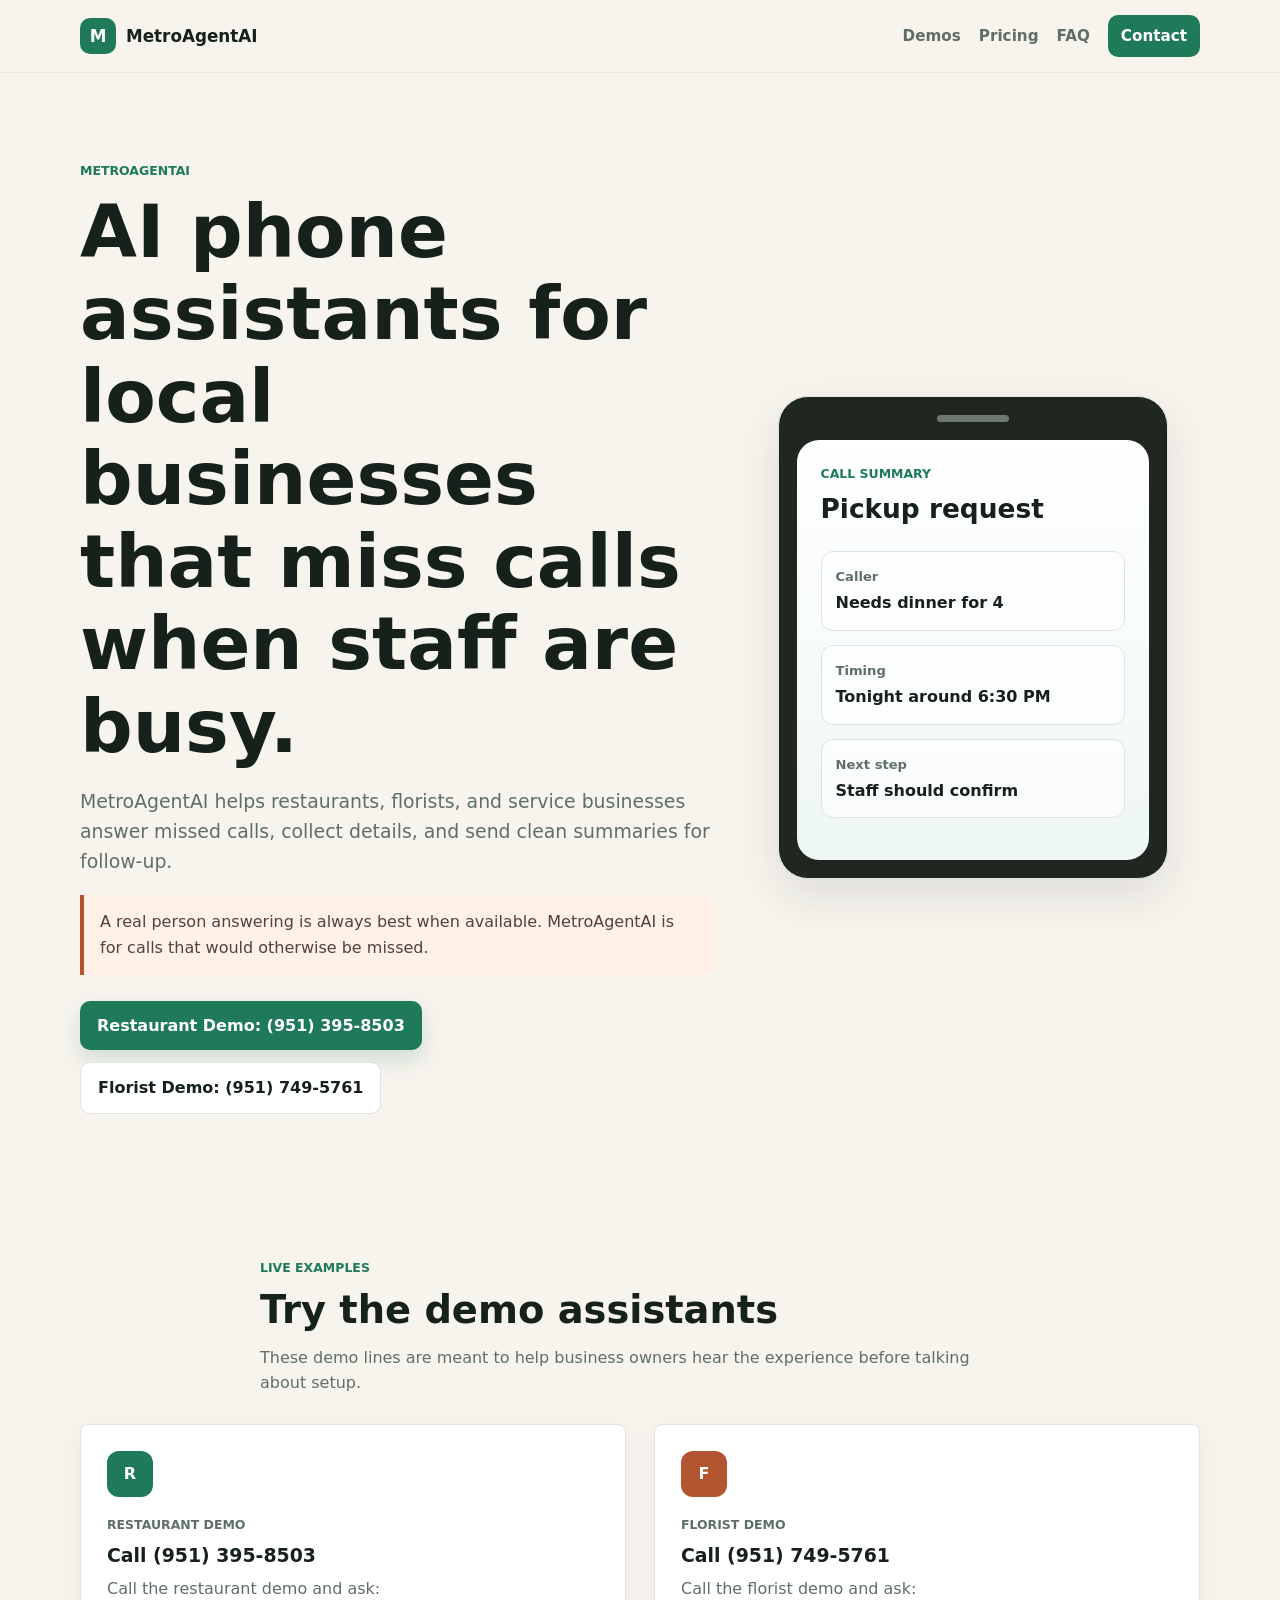
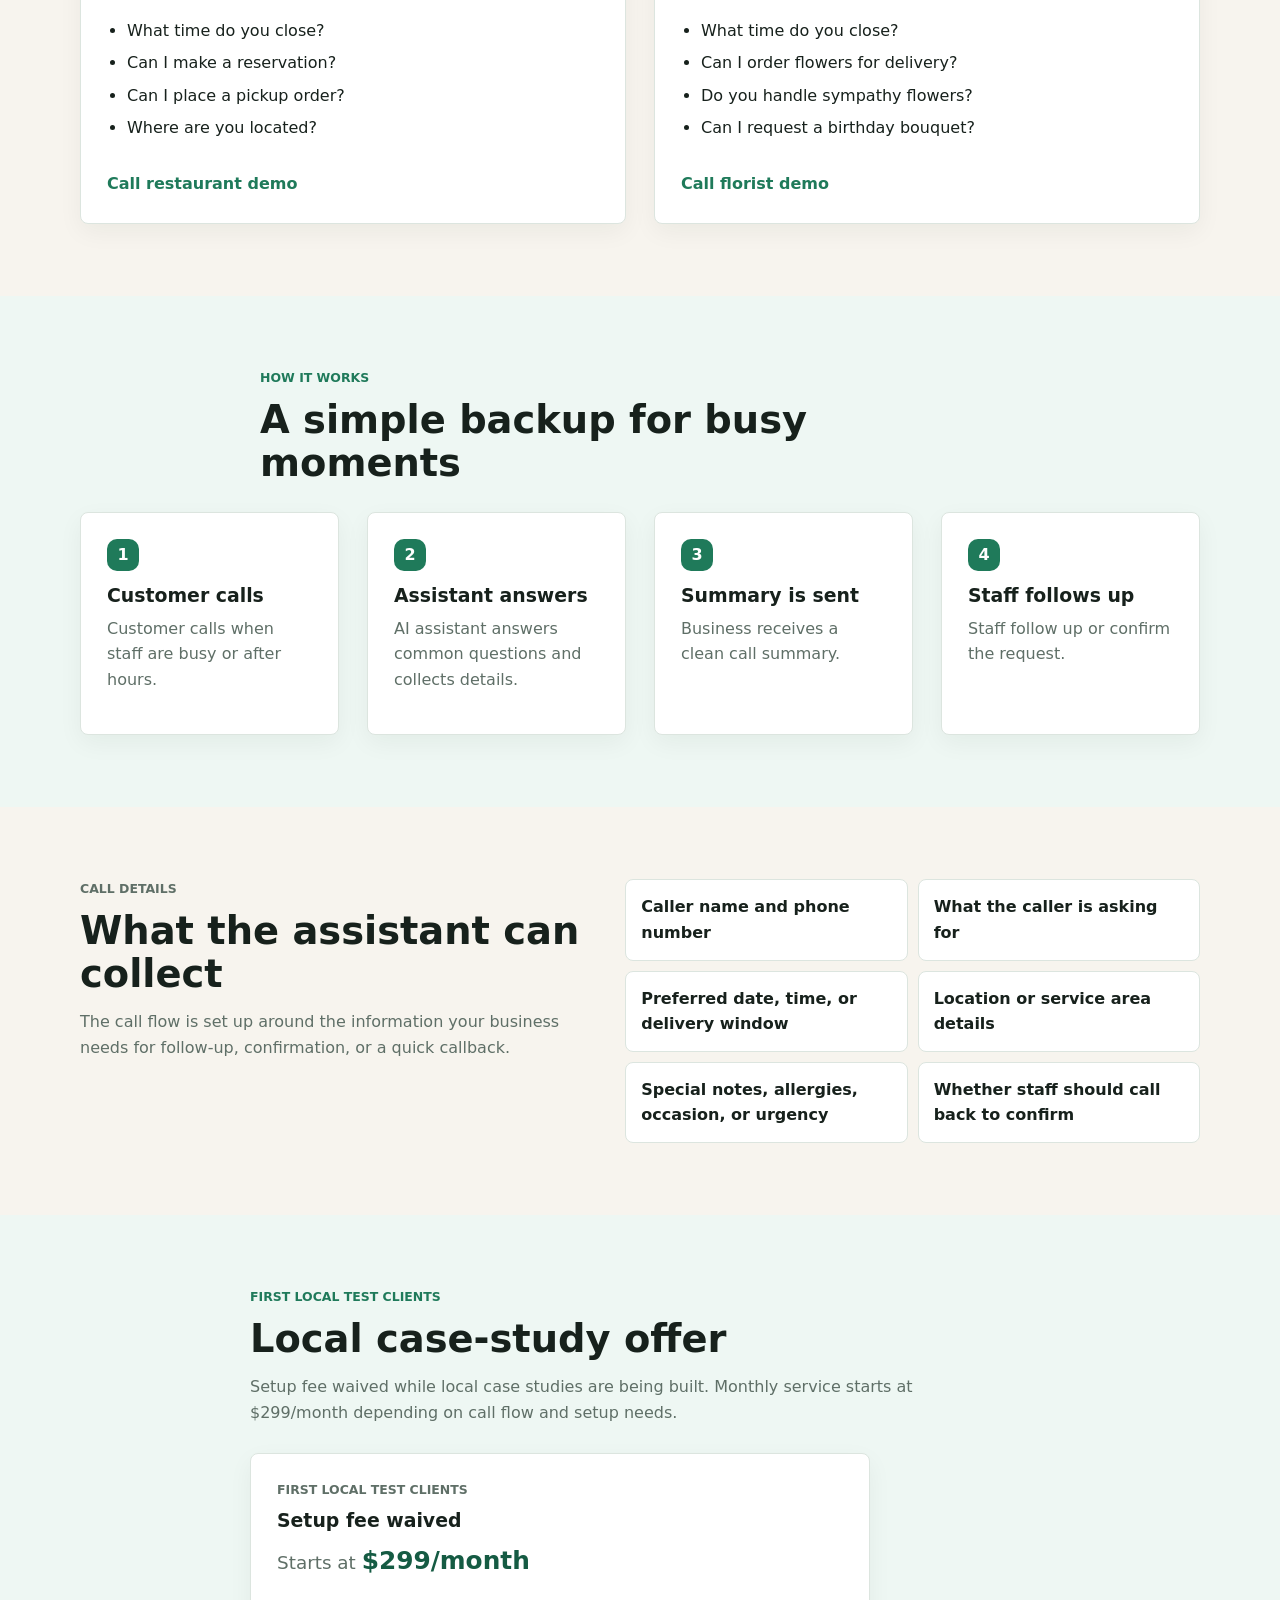
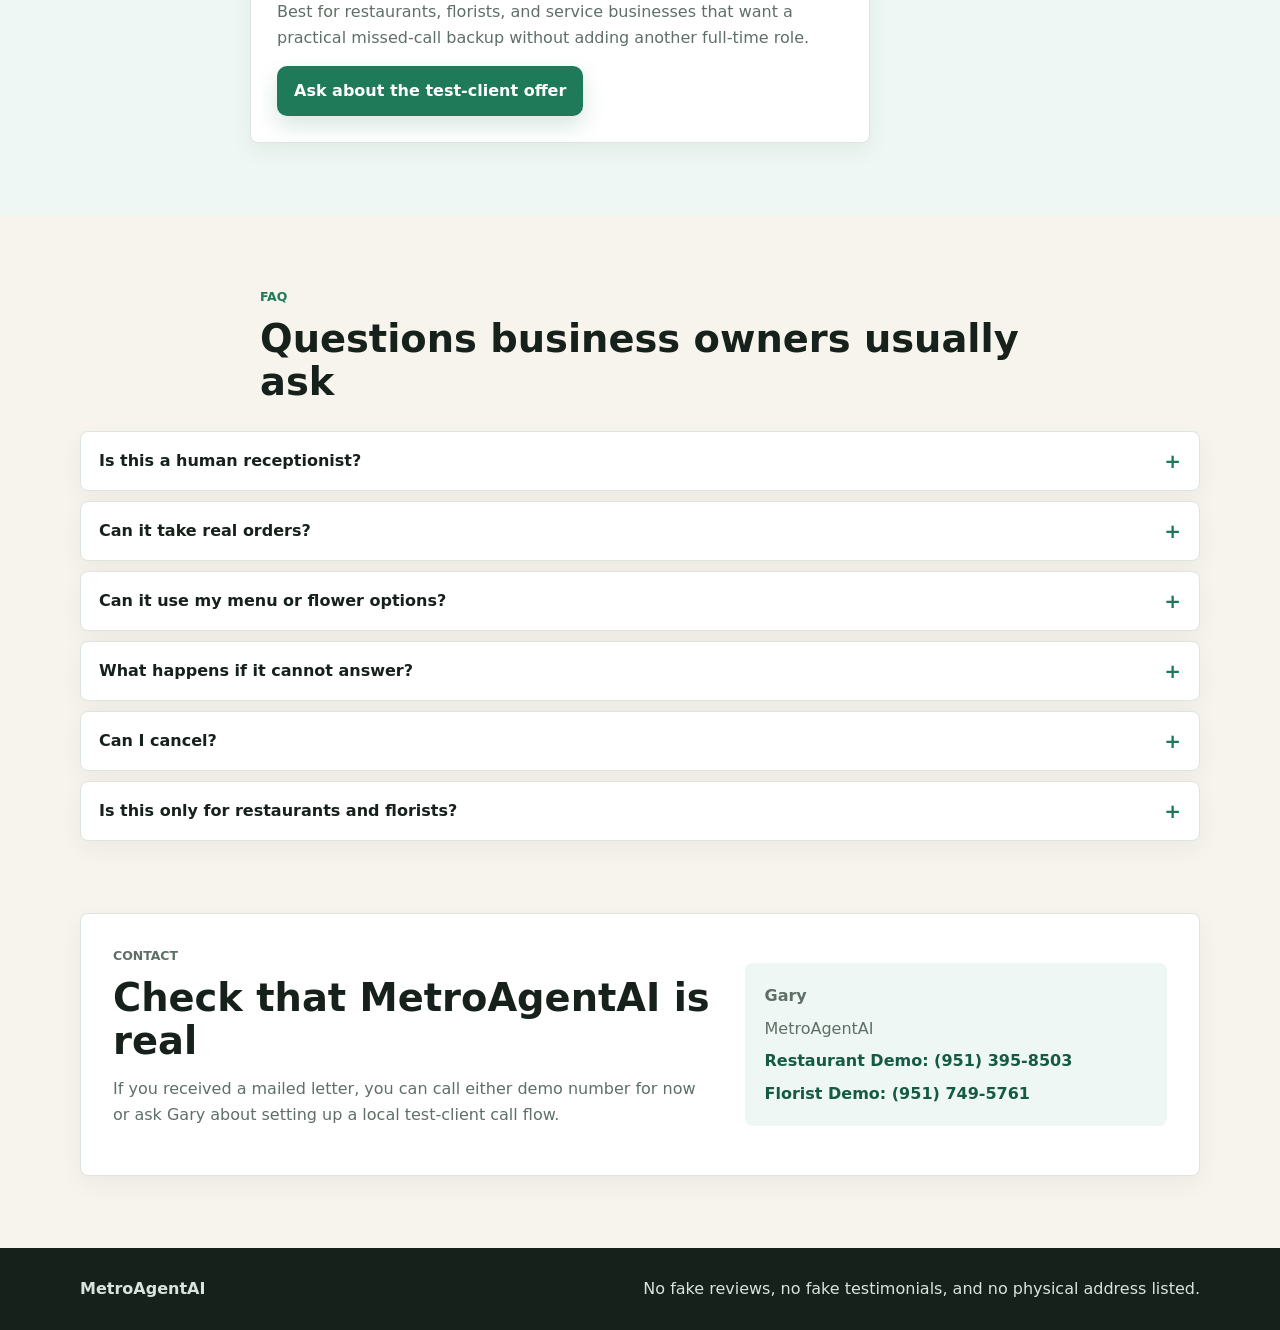
==== commit bf7077ee: "Add Google Search Console verification meta tag" ====
--- a/index.html
+++ b/index.html
@@ -3,6 +3,7 @@
   <head>
     <meta charset="UTF-8" />
     <meta name="viewport" content="width=device-width, initial-scale=1.0" />
+    <meta name="google-site-verification" content="1sOBNanldKlIDOAeCMrAs3oeqtF4_8YgE6o-KwEcFaE" />
     <meta
       name="description"
       content="MetroAgentAI helps restaurants, florists, and local service businesses answer missed calls, collect details, and send clean summaries for follow-up."
--- a/styles.css
+++ b/styles.css
@@ -1,237 +1,438 @@
 :root {
-  --bg: #f8fafc;
+  --bg: #f7f4ee;
   --surface: #ffffff;
-  --surface-soft: #eff4ff;
-  --text: #0f172a;
-  --muted: #475569;
-  --accent: #1d4ed8;
-  --accent-hover: #1e40af;
-  --border: #dbe3f0;
-  --shadow: 0 16px 40px rgba(15, 23, 42, 0.08);
+  --surface-soft: #eef7f3;
+  --ink: #17211c;
+  --muted: #5f6f67;
+  --line: #dce5df;
+  --brand: #1f7a5a;
+  --brand-dark: #155b43;
+  --accent: #b45531;
+  --accent-soft: #fff0e8;
+  --shadow: 0 18px 45px rgba(23, 33, 28, 0.1);
 }
 
 * {
   box-sizing: border-box;
 }
 
+html {
+  scroll-behavior: smooth;
+}
+
 body {
   margin: 0;
-  font-family: Inter, ui-sans-serif, system-ui, -apple-system, Segoe UI, Roboto,
-    Helvetica, Arial, sans-serif;
-  color: var(--text);
+  font-family: Inter, ui-sans-serif, system-ui, -apple-system, BlinkMacSystemFont, "Segoe UI", sans-serif;
+  color: var(--ink);
   background: var(--bg);
   line-height: 1.6;
 }
 
+a {
+  color: inherit;
+}
+
 .container {
-  width: min(1100px, 92%);
+  width: min(1120px, calc(100% - 32px));
   margin: 0 auto;
 }
 
-.narrow {
-  width: min(760px, 92%);
-}
-
-.center {
-  text-align: center;
+.site-header {
+  position: sticky;
+  top: 0;
+  z-index: 10;
+  background: rgba(247, 244, 238, 0.94);
+  border-bottom: 1px solid rgba(220, 229, 223, 0.8);
+  backdrop-filter: blur(16px);
+}
+
+.nav {
+  min-height: 72px;
+  display: flex;
+  align-items: center;
+  justify-content: space-between;
+  gap: 20px;
+}
+
+.brand,
+.nav-links,
+.hero-actions,
+.contact-details,
+.footer-grid {
+  display: flex;
+  align-items: center;
+}
+
+.brand {
+  gap: 10px;
+  text-decoration: none;
+  font-weight: 800;
+  font-size: 1.05rem;
+}
+
+.brand-mark,
+.demo-icon,
+.step-card span {
+  display: inline-flex;
+  align-items: center;
+  justify-content: center;
+  flex-shrink: 0;
+}
+
+.brand-mark {
+  width: 36px;
+  height: 36px;
+  border-radius: 10px;
+  color: #fff;
+  background: var(--brand);
+}
+
+.nav-links {
+  gap: 18px;
+  font-size: 0.95rem;
+}
+
+.nav-links a {
+  color: var(--muted);
+  text-decoration: none;
+  font-weight: 700;
+}
+
+.nav-links a:hover {
+  color: var(--ink);
+}
+
+.nav-button,
+.button {
+  border-radius: 10px;
+  text-decoration: none;
+  font-weight: 800;
+}
+
+.nav-button {
+  padding: 9px 13px;
+  color: #fff !important;
+  background: var(--brand);
+}
+
+.section-pad {
+  padding: 88px 0 72px;
+}
+
+.section {
+  padding: 72px 0;
+}
+
+.section-muted {
+  background: var(--surface-soft);
+}
+
+.hero {
+  overflow: hidden;
+}
+
+.hero-grid,
+.demo-grid,
+.steps,
+.split-grid,
+.contact-card {
+  display: grid;
+  gap: 28px;
+}
+
+.hero-grid {
+  grid-template-columns: minmax(0, 1.05fr) minmax(320px, 0.75fr);
+  align-items: center;
+}
+
+.eyebrow,
+.card-label,
+.summary-label {
+  margin: 0 0 10px;
+  color: var(--brand);
+  font-size: 0.78rem;
+  font-weight: 800;
+  text-transform: uppercase;
+  letter-spacing: 0;
+}
+
+h1,
+h2,
+h3,
+p {
+  margin-top: 0;
 }
 
 h1,
 h2,
 h3 {
-  margin: 0 0 0.75rem;
-  line-height: 1.2;
+  line-height: 1.12;
 }
 
 h1 {
-  font-size: clamp(2.1rem, 5vw, 3.4rem);
+  max-width: 840px;
+  margin-bottom: 18px;
+  font-size: clamp(2.25rem, 6vw, 4.6rem);
 }
 
 h2 {
-  font-size: clamp(1.5rem, 3vw, 2.1rem);
-  text-align: center;
-  margin-bottom: 1.75rem;
-}
-
-p {
-  margin: 0;
-}
-
-.hero {
-  padding: 6rem 0 5rem;
-  text-align: center;
-  background: radial-gradient(circle at top, #dbeafe 0%, #eff6ff 42%, var(--bg) 100%);
-}
-
-.eyebrow {
-  display: inline-block;
-  color: var(--accent);
-  font-size: 0.9rem;
-  font-weight: 700;
-  letter-spacing: 0.08em;
-  text-transform: uppercase;
-  margin-bottom: 0.9rem;
+  margin-bottom: 14px;
+  font-size: clamp(1.7rem, 3vw, 2.55rem);
+}
+
+h3 {
+  margin-bottom: 10px;
+  font-size: 1.18rem;
 }
 
 .subheadline {
   max-width: 720px;
-  margin: 0 auto 1.8rem;
   color: var(--muted);
-  font-size: 1.08rem;
-}
-
-.trust-line {
-  margin-top: 0.85rem;
-  color: var(--muted);
-  font-size: 0.95rem;
-}
-
-.section {
-  padding: 4rem 0;
-}
-
-.section-alt {
-  background: var(--surface-soft);
-}
-
-.steps,
-.three-up {
-  display: grid;
-  grid-template-columns: repeat(auto-fit, minmax(220px, 1fr));
-  gap: 1rem;
-}
-
-.card,
-.pricing-card,
-.faq-list details {
-  background: var(--surface);
-  border: 1px solid var(--border);
-  border-radius: 14px;
-  padding: 1.25rem;
-  box-shadow: 0 4px 16px rgba(15, 23, 42, 0.04);
-}
-
-.step-number {
+  font-size: 1.18rem;
+}
+
+.plain-note {
+  max-width: 700px;
+  margin: 18px 0 0;
+  padding: 14px 16px;
+  border-left: 4px solid var(--accent);
+  color: #4c453f;
+  background: var(--accent-soft);
+  border-radius: 0 10px 10px 0;
+}
+
+.hero-actions {
+  flex-wrap: wrap;
+  gap: 12px;
+  margin-top: 26px;
+}
+
+.button {
   display: inline-flex;
   align-items: center;
   justify-content: center;
-  width: 2rem;
-  height: 2rem;
+  min-height: 48px;
+  padding: 12px 17px;
+  color: #fff;
+  background: var(--brand);
+  box-shadow: 0 10px 22px rgba(31, 122, 90, 0.18);
+}
+
+.button:hover,
+.nav-button:hover {
+  background: var(--brand-dark);
+}
+
+.button-secondary {
+  color: var(--ink);
+  background: #fff;
+  border: 1px solid var(--line);
+  box-shadow: none;
+}
+
+.button-secondary:hover {
+  background: #f4f7f5;
+}
+
+.call-panel {
+  justify-self: center;
+  width: min(100%, 390px);
+}
+
+.phone-shell {
+  padding: 18px;
+  border: 1px solid var(--line);
+  border-radius: 30px;
+  background: #202720;
+  box-shadow: var(--shadow);
+}
+
+.phone-top {
+  width: 72px;
+  height: 7px;
+  margin: 0 auto 18px;
   border-radius: 999px;
-  font-size: 0.95rem;
-  font-weight: 700;
+  background: #6d786f;
+}
+
+.summary-card {
+  min-height: 420px;
+  padding: 24px;
+  border-radius: 22px;
+  background: linear-gradient(180deg, #ffffff 0%, #eef7f3 100%);
+}
+
+.summary-card h2 {
+  font-size: 1.65rem;
+}
+
+dl {
+  display: grid;
+  gap: 14px;
+  margin: 28px 0 0;
+}
+
+dl div {
+  padding: 14px;
+  border: 1px solid var(--line);
+  border-radius: 12px;
+  background: rgba(255, 255, 255, 0.74);
+}
+
+dt {
+  color: var(--muted);
+  font-size: 0.82rem;
+  font-weight: 800;
+}
+
+dd {
+  margin: 3px 0 0;
+  font-weight: 800;
+}
+
+.section-heading {
+  max-width: 760px;
+  margin-bottom: 28px;
+}
+
+.section-heading p:not(.eyebrow),
+.split-grid p,
+.pricing-card p,
+.contact-card p,
+.demo-card p,
+.step-card p,
+.faq-list p,
+.site-footer p {
+  color: var(--muted);
+}
+
+.demo-grid {
+  grid-template-columns: repeat(2, minmax(0, 1fr));
+}
+
+.demo-card,
+.step-card,
+.pricing-card,
+.faq-list details,
+.contact-card {
+  border: 1px solid var(--line);
+  background: var(--surface);
+  box-shadow: 0 8px 24px rgba(23, 33, 28, 0.05);
+}
+
+.demo-card,
+.step-card,
+.pricing-card {
+  border-radius: 8px;
+  padding: 26px;
+}
+
+.demo-icon {
+  width: 46px;
+  height: 46px;
+  margin-bottom: 18px;
+  border-radius: 12px;
   color: #fff;
+  background: var(--brand);
+  font-weight: 900;
+}
+
+.demo-icon.flower {
   background: var(--accent);
-  margin-bottom: 0.65rem;
-}
-
-.intake-list {
-  list-style: none;
+}
+
+ul {
+  padding-left: 20px;
+}
+
+li + li {
+  margin-top: 7px;
+}
+
+.text-link {
+  display: inline-block;
+  margin-top: 14px;
+  color: var(--brand);
+  font-weight: 800;
+  text-decoration: none;
+}
+
+.text-link:hover {
+  color: var(--brand-dark);
+}
+
+.steps {
+  grid-template-columns: repeat(4, minmax(0, 1fr));
+}
+
+.step-card span {
+  width: 32px;
+  height: 32px;
+  margin-bottom: 14px;
+  border-radius: 10px;
+  color: #fff;
+  background: var(--brand);
+  font-weight: 900;
+}
+
+.split-grid {
+  grid-template-columns: minmax(0, 0.9fr) minmax(320px, 1fr);
+  align-items: start;
+}
+
+.collect-list {
+  display: grid;
+  grid-template-columns: repeat(2, minmax(0, 1fr));
+  gap: 10px;
   padding: 0;
   margin: 0;
-  display: grid;
-  gap: 0.7rem;
-}
-
-.intake-list li {
-  display: flex;
-  align-items: center;
-  gap: 0.6rem;
-  padding: 0.85rem 1rem;
-  border: 1px solid var(--border);
-  border-radius: 12px;
-  background: var(--surface);
-}
-
-.intake-list li::before {
-  content: "";
-  width: 0.5rem;
-  height: 0.5rem;
-  border-radius: 999px;
-  background: var(--accent);
-  flex-shrink: 0;
+  list-style: none;
+}
+
+.collect-list li {
+  margin: 0;
+  padding: 14px 15px;
+  border: 1px solid var(--line);
+  border-radius: 8px;
+  background: #fff;
+  font-weight: 700;
+}
+
+.pricing-wrap {
+  max-width: 780px;
 }
 
 .pricing-card {
-  max-width: 560px;
-  margin: 0 auto;
-  padding: 1.7rem;
-  text-align: center;
-  box-shadow: var(--shadow);
-}
-
-.plan-tag {
-  display: inline-block;
-  padding: 0.25rem 0.65rem;
-  border-radius: 999px;
-  font-size: 0.8rem;
-  font-weight: 700;
-  letter-spacing: 0.02em;
-  text-transform: uppercase;
-  color: var(--accent);
-  background: #e0ebff;
+  max-width: 620px;
+  margin-top: 18px;
 }
 
 .price {
-  margin-top: 0.9rem;
-  font-size: 1.1rem;
-}
-
-.price span {
-  font-size: 2rem;
-  font-weight: 800;
-  color: var(--text);
-}
-
-.price-sub {
-  margin-top: 0.2rem;
-  color: var(--muted);
-  font-weight: 600;
-}
-
-.pricing-features {
-  margin: 1rem 0;
-  padding: 0;
-  list-style: none;
-  text-align: left;
-  display: grid;
-  gap: 0.6rem;
-}
-
-.pricing-features li {
-  display: flex;
-  align-items: flex-start;
-  gap: 0.55rem;
-}
-
-.pricing-features li::before {
-  content: "✓";
-  color: var(--accent);
-  font-weight: 800;
-}
-
-.pricing-note {
-  margin: 0 0 1.2rem;
-  color: var(--accent);
-  font-weight: 700;
+  font-size: 1.15rem;
+}
+
+.price strong {
+  color: var(--brand-dark);
+  font-size: 1.55rem;
 }
 
 .faq-list {
   display: grid;
-  gap: 0.75rem;
+  gap: 10px;
 }
 
 .faq-list details {
-  padding: 0;
+  border-radius: 8px;
   overflow: hidden;
 }
 
 summary {
+  position: relative;
+  min-height: 58px;
+  padding: 16px 52px 16px 18px;
+  cursor: pointer;
+  font-weight: 800;
   list-style: none;
-  font-weight: 700;
-  cursor: pointer;
-  padding: 1rem 1.2rem;
-  position: relative;
 }
 
 summary::-webkit-details-marker {
@@ -241,78 +442,130 @@
 summary::after {
   content: "+";
   position: absolute;
-  right: 1.1rem;
   top: 50%;
+  right: 18px;
+  color: var(--brand);
   transform: translateY(-50%);
-  color: var(--accent);
-  font-size: 1.2rem;
-  font-weight: 700;
+  font-size: 1.25rem;
 }
 
 details[open] summary::after {
-  content: "−";
+  content: "-";
 }
 
 .faq-list p {
+  padding: 0 18px 18px;
+  margin-bottom: 0;
+}
+
+.contact-section {
+  padding-top: 0;
+}
+
+.contact-card {
+  grid-template-columns: minmax(0, 1fr) minmax(280px, 0.7fr);
+  align-items: center;
+  border-radius: 8px;
+  padding: 32px;
+}
+
+.contact-details {
+  align-items: flex-start;
+  flex-direction: column;
+  gap: 7px;
+  padding: 20px;
+  border-radius: 8px;
+  background: var(--surface-soft);
+}
+
+.contact-details p {
   margin: 0;
-  color: var(--muted);
-  padding: 0 1.2rem 1rem;
-}
-
-.cta-button {
-  display: inline-block;
-  background: var(--accent);
-  color: #fff;
+}
+
+.contact-details a {
+  color: var(--brand-dark);
+  font-weight: 800;
   text-decoration: none;
-  font-weight: 700;
-  padding: 0.85rem 1.2rem;
-  border-radius: 10px;
-  transition: background 0.2s ease;
-}
-
-.cta-button:hover {
-  background: var(--accent-hover);
 }
 
 .site-footer {
-  background: #0f172a;
-  color: #e2e8f0;
-  text-align: center;
-  padding: 2.2rem 0;
-}
-
-.footer-brand {
-  font-size: 1.05rem;
-  font-weight: 700;
-}
-
-.footer-text {
-  margin-top: 0.35rem;
-  color: #cbd5e1;
-}
-
-.footer-link {
-  display: inline-block;
-  margin-top: 0.9rem;
-  color: #93c5fd;
-  font-weight: 700;
-  text-decoration: none;
-}
-
-.footer-link:hover {
-  color: #bfdbfe;
+  padding: 28px 0;
+  color: #edf5ef;
+  background: #17211c;
+}
+
+.footer-grid {
+  justify-content: space-between;
+  gap: 16px;
+}
+
+.site-footer p {
+  margin: 0;
+  color: #d7e5dc;
+}
+
+@media (max-width: 880px) {
+  .hero-grid,
+  .demo-grid,
+  .split-grid,
+  .contact-card {
+    grid-template-columns: 1fr;
+  }
+
+  .steps {
+    grid-template-columns: repeat(2, minmax(0, 1fr));
+  }
+
+  .call-panel {
+    width: min(100%, 420px);
+  }
 }
 
 @media (max-width: 640px) {
-  .hero {
-    padding: 4.8rem 0 4rem;
+  .nav {
+    align-items: flex-start;
+    flex-direction: column;
+    padding: 14px 0;
+  }
+
+  .nav-links {
+    width: 100%;
+    flex-wrap: wrap;
+    gap: 10px;
+  }
+
+  .nav-links a {
+    font-size: 0.9rem;
+  }
+
+  .section-pad {
+    padding: 54px 0 48px;
   }
 
   .section {
-    padding: 3.3rem 0;
-  }
-
-  .pricing-card {
-    padding: 1.35rem;
-  }
-}
+    padding: 52px 0;
+  }
+
+  .hero-actions,
+  .button {
+    width: 100%;
+  }
+
+  .steps,
+  .collect-list {
+    grid-template-columns: 1fr;
+  }
+
+  .summary-card {
+    min-height: 340px;
+  }
+
+  .contact-card {
+    padding: 22px;
+  }
+
+  .footer-grid {
+    align-items: flex-start;
+    flex-direction: column;
+  }
+}
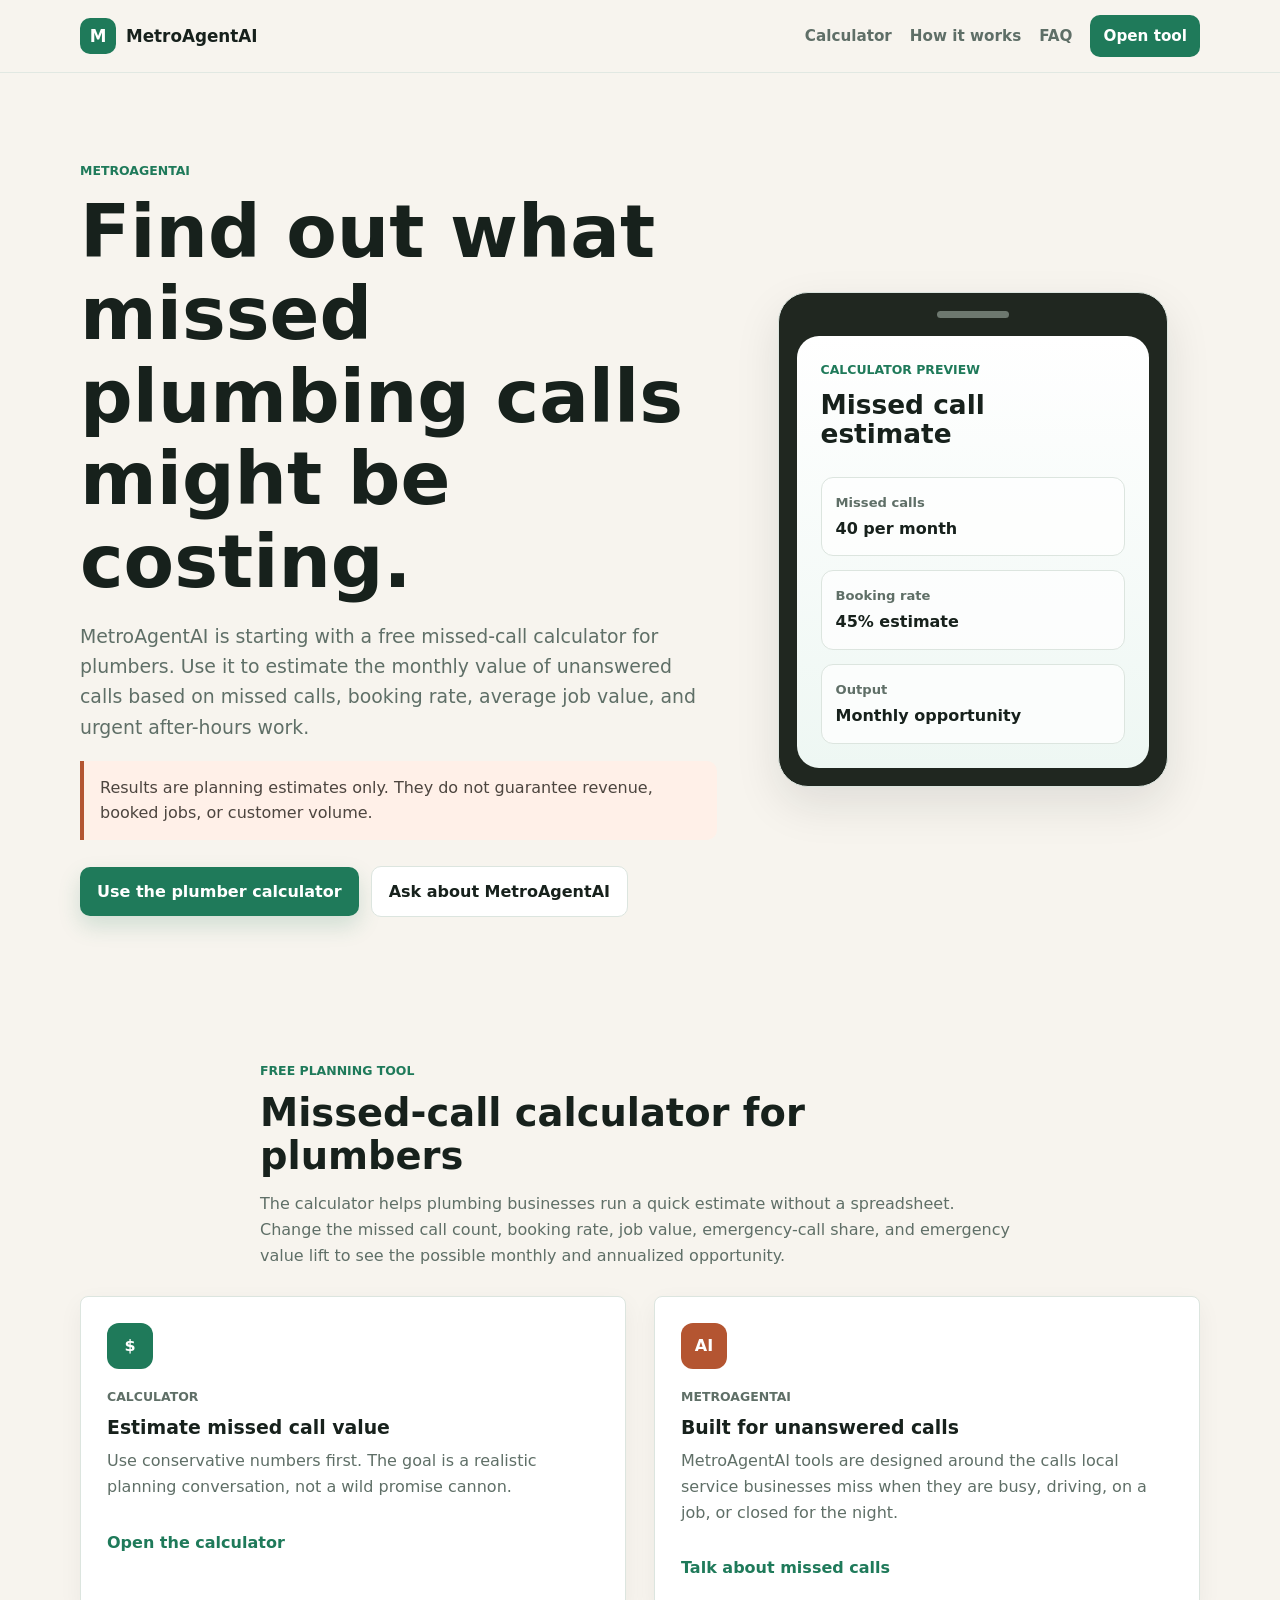
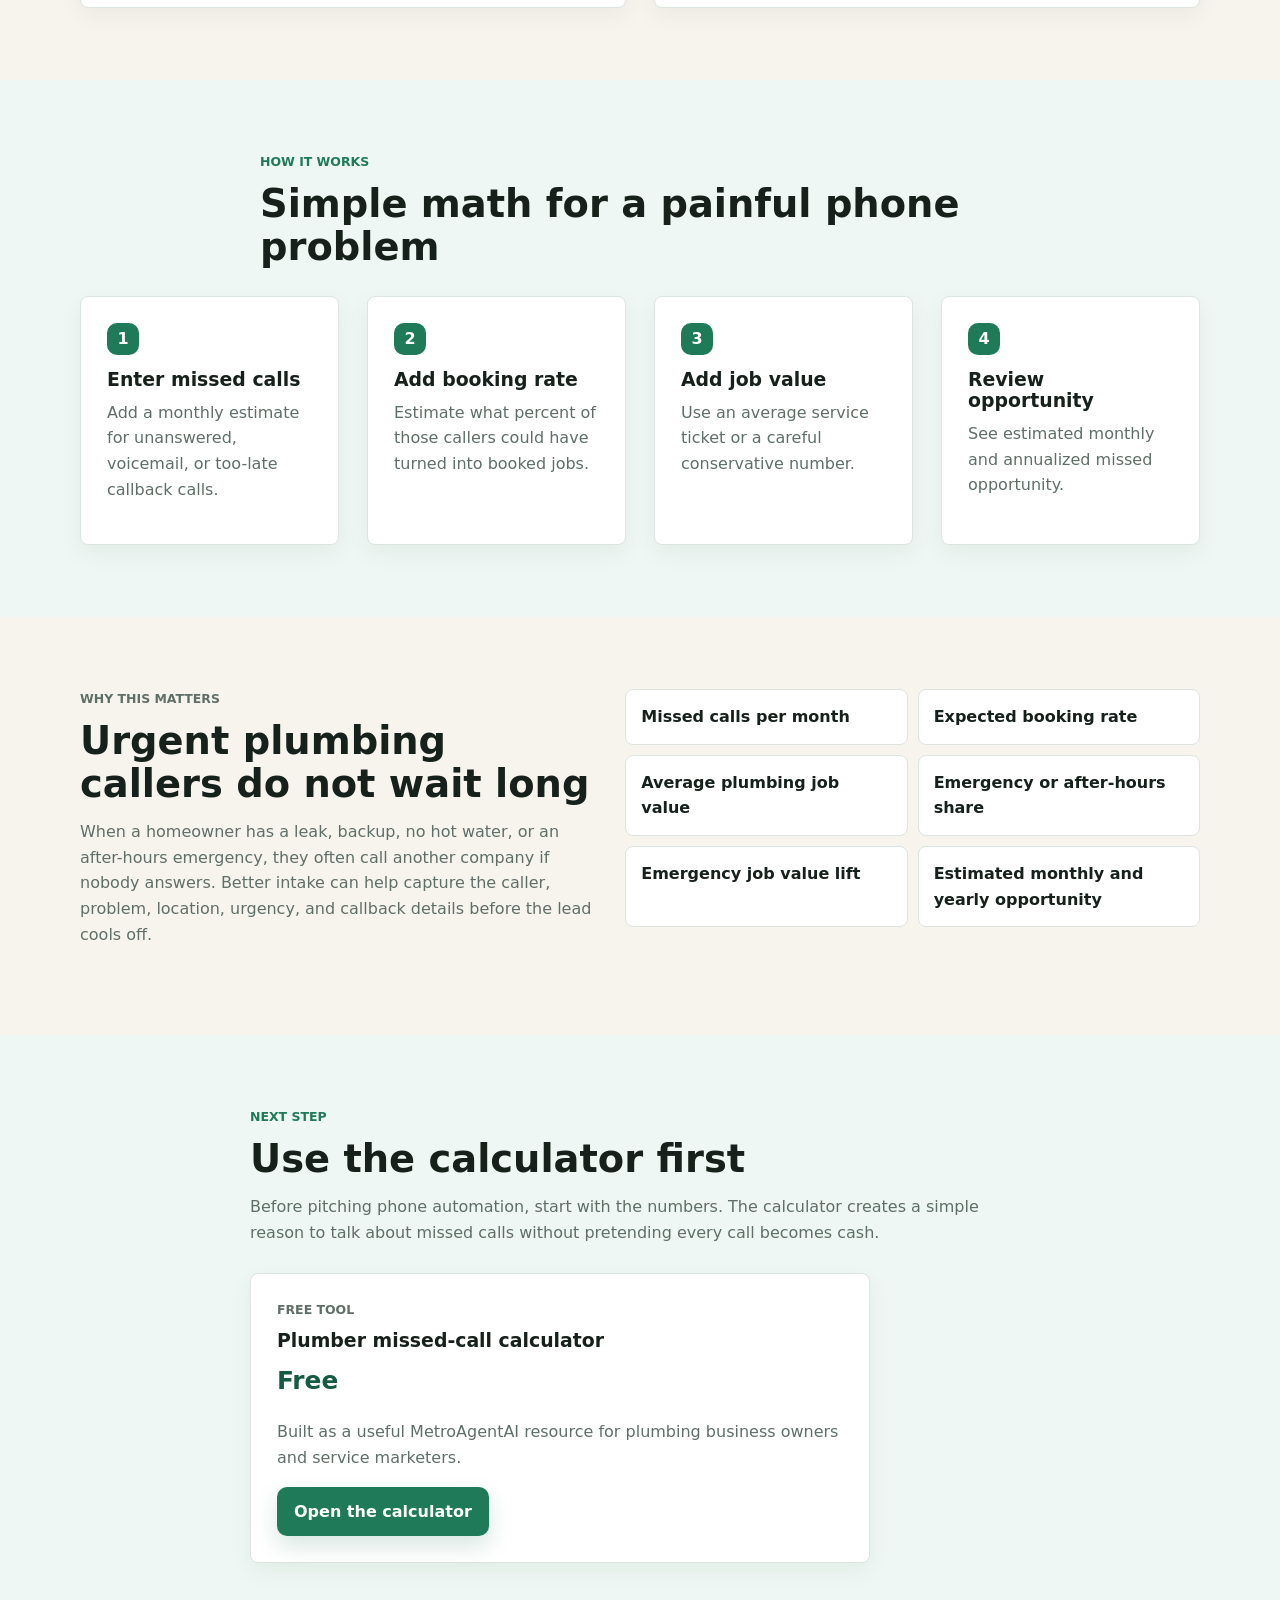
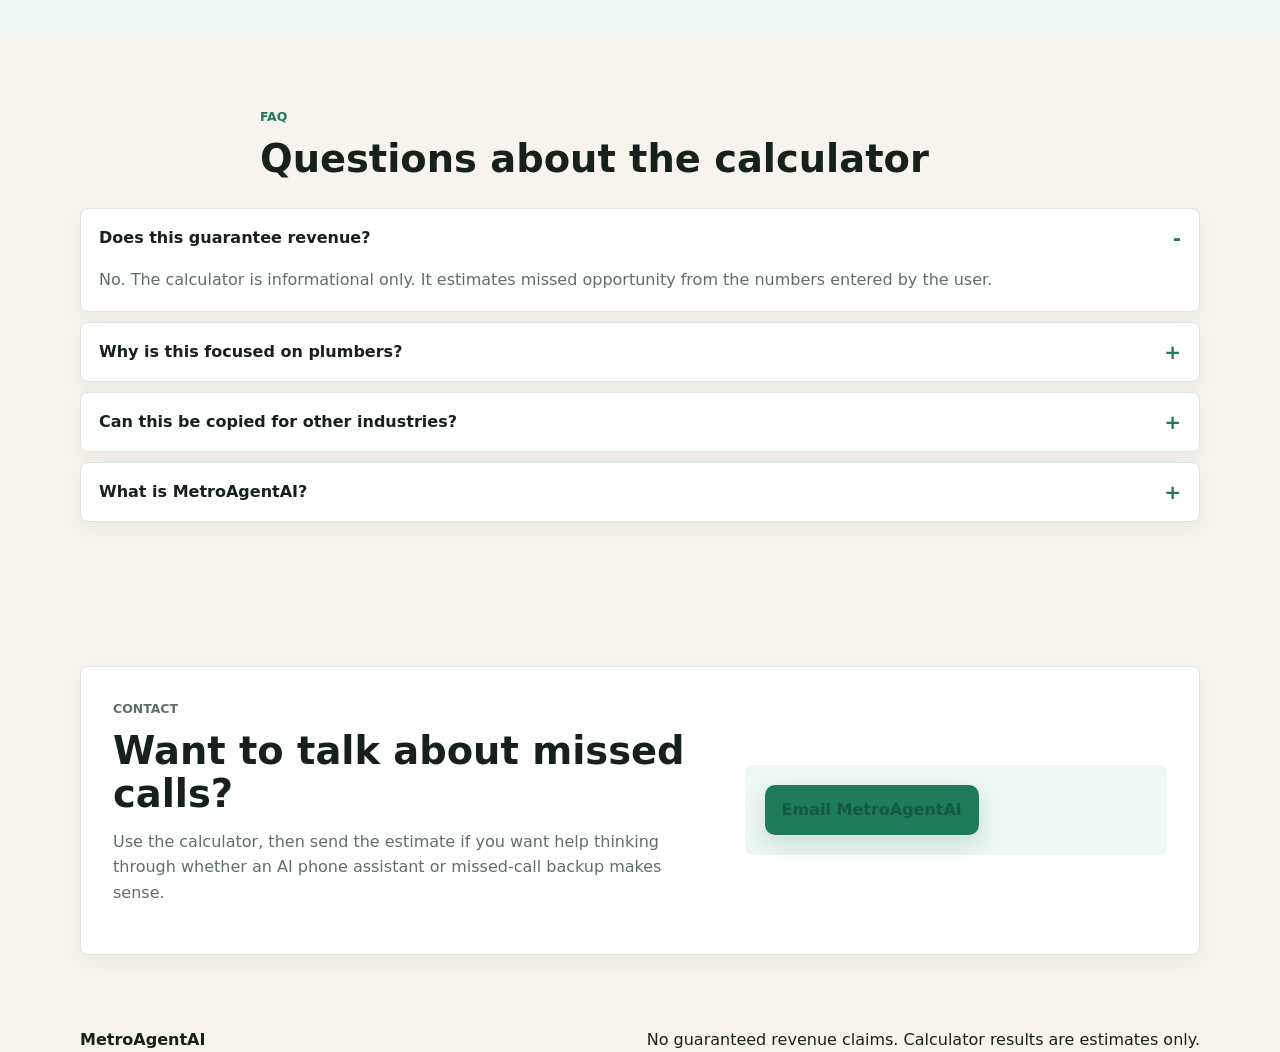
==== commit bb3bb1e6: "Update homepage for plumber missed-call calculator" ====
--- a/index.html
+++ b/index.html
@@ -6,23 +6,24 @@
     <meta name="google-site-verification" content="1sOBNanldKlIDOAeCMrAs3oeqtF4_8YgE6o-KwEcFaE" />
     <meta
       name="description"
-      content="MetroAgentAI helps restaurants, florists, and local service businesses answer missed calls, collect details, and send clean summaries for follow-up."
+      content="MetroAgentAI provides practical missed-call tools for local service businesses, starting with a free missed-call calculator for plumbing companies."
     />
-    <title>MetroAgentAI | AI Phone Assistants for Local Businesses</title>
+    <title>MetroAgentAI | Missed Call Calculator for Plumbers</title>
+    <link rel="canonical" href="https://metroagentai.com/" />
     <link rel="stylesheet" href="styles.css" />
   </head>
   <body>
     <header class="site-header">
       <nav class="nav container" aria-label="Main navigation">
-        <a class="brand" href="#top" aria-label="MetroAgentAI home">
+        <a class="brand" href="/" aria-label="MetroAgentAI home">
           <span class="brand-mark">M</span>
           <span>MetroAgentAI</span>
         </a>
         <div class="nav-links">
-          <a href="#demos">Demos</a>
-          <a href="#pricing">Pricing</a>
+          <a href="/missed-call-calculator-plumbers/">Calculator</a>
+          <a href="#how-it-works">How it works</a>
           <a href="#faq">FAQ</a>
-          <a class="nav-button" href="#contact">Contact</a>
+          <a class="nav-button" href="/missed-call-calculator-plumbers/">Open tool</a>
         </div>
       </nav>
     </header>
@@ -32,38 +33,36 @@
         <div class="container hero-grid">
           <div class="hero-copy">
             <p class="eyebrow">MetroAgentAI</p>
-            <h1>AI phone assistants for local businesses that miss calls when staff are busy.</h1>
+            <h1>Find out what missed plumbing calls might be costing.</h1>
             <p class="subheadline">
-              MetroAgentAI helps restaurants, florists, and service businesses answer missed calls,
-              collect details, and send clean summaries for follow-up.
+              MetroAgentAI is starting with a free missed-call calculator for plumbers. Use it to estimate the monthly value of unanswered calls based on missed calls, booking rate, average job value, and urgent after-hours work.
             </p>
             <p class="plain-note">
-              A real person answering is always best when available. MetroAgentAI is for calls that
-              would otherwise be missed.
-            </p>
-            <div class="hero-actions" aria-label="Demo phone numbers">
-              <a class="button" href="tel:+19513958503">Restaurant Demo: (951) 395-8503</a>
-              <a class="button button-secondary" href="tel:+19517495761">Florist Demo: (951) 749-5761</a>
+              Results are planning estimates only. They do not guarantee revenue, booked jobs, or customer volume.
+            </p>
+            <div class="hero-actions" aria-label="Primary actions">
+              <a class="button" href="/missed-call-calculator-plumbers/">Use the plumber calculator</a>
+              <a class="button button-secondary" href="mailto:balestrierigary9@yahoo.com?subject=MetroAgentAI%20missed-call%20calculator">Ask about MetroAgentAI</a>
             </div>
           </div>
-          <aside class="call-panel" aria-label="Example call summary">
+          <aside class="call-panel" aria-label="Example missed call estimate">
             <div class="phone-shell">
               <div class="phone-top"></div>
               <div class="summary-card">
-                <p class="summary-label">Call summary</p>
-                <h2>Pickup request</h2>
+                <p class="summary-label">Calculator preview</p>
+                <h2>Missed call estimate</h2>
                 <dl>
                   <div>
-                    <dt>Caller</dt>
-                    <dd>Needs dinner for 4</dd>
+                    <dt>Missed calls</dt>
+                    <dd>40 per month</dd>
                   </div>
                   <div>
-                    <dt>Timing</dt>
-                    <dd>Tonight around 6:30 PM</dd>
+                    <dt>Booking rate</dt>
+                    <dd>45% estimate</dd>
                   </div>
                   <div>
-                    <dt>Next step</dt>
-                    <dd>Staff should confirm</dd>
+                    <dt>Output</dt>
+                    <dd>Monthly opportunity</dd>
                   </div>
                 </dl>
               </div>
@@ -72,42 +71,29 @@
         </div>
       </section>
 
-      <section class="section" id="demos">
+      <section class="section" id="tool">
         <div class="container section-heading">
-          <p class="eyebrow">Live examples</p>
-          <h2>Try the demo assistants</h2>
+          <p class="eyebrow">Free planning tool</p>
+          <h2>Missed-call calculator for plumbers</h2>
           <p>
-            These demo lines are meant to help business owners hear the experience before talking
-            about setup.
+            The calculator helps plumbing businesses run a quick estimate without a spreadsheet. Change the missed call count, booking rate, job value, emergency-call share, and emergency value lift to see the possible monthly and annualized opportunity.
           </p>
         </div>
         <div class="container demo-grid">
-          <article class="demo-card" id="restaurant-demo">
-            <div class="demo-icon" aria-hidden="true">R</div>
-            <p class="card-label">Restaurant Demo</p>
-            <h3>Call (951) 395-8503</h3>
-            <p>Call the restaurant demo and ask:</p>
-            <ul>
-              <li>What time do you close?</li>
-              <li>Can I make a reservation?</li>
-              <li>Can I place a pickup order?</li>
-              <li>Where are you located?</li>
-            </ul>
-            <a class="text-link" href="tel:+19513958503">Call restaurant demo</a>
-          </article>
-
-          <article class="demo-card" id="florist-demo">
-            <div class="demo-icon flower" aria-hidden="true">F</div>
-            <p class="card-label">Florist Demo</p>
-            <h3>Call (951) 749-5761</h3>
-            <p>Call the florist demo and ask:</p>
-            <ul>
-              <li>What time do you close?</li>
-              <li>Can I order flowers for delivery?</li>
-              <li>Do you handle sympathy flowers?</li>
-              <li>Can I request a birthday bouquet?</li>
-            </ul>
-            <a class="text-link" href="tel:+19517495761">Call florist demo</a>
+          <article class="demo-card">
+            <div class="demo-icon" aria-hidden="true">$</div>
+            <p class="card-label">Calculator</p>
+            <h3>Estimate missed call value</h3>
+            <p>Use conservative numbers first. The goal is a realistic planning conversation, not a wild promise cannon.</p>
+            <a class="text-link" href="/missed-call-calculator-plumbers/">Open the calculator</a>
+          </article>
+
+          <article class="demo-card">
+            <div class="demo-icon flower" aria-hidden="true">AI</div>
+            <p class="card-label">MetroAgentAI</p>
+            <h3>Built for unanswered calls</h3>
+            <p>MetroAgentAI tools are designed around the calls local service businesses miss when they are busy, driving, on a job, or closed for the night.</p>
+            <a class="text-link" href="mailto:balestrierigary9@yahoo.com?subject=MetroAgentAI%20missed-call%20calculator">Talk about missed calls</a>
           </article>
         </div>
       </section>
@@ -115,28 +101,28 @@
       <section class="section section-muted" id="how-it-works">
         <div class="container section-heading">
           <p class="eyebrow">How it works</p>
-          <h2>A simple backup for busy moments</h2>
+          <h2>Simple math for a painful phone problem</h2>
         </div>
         <div class="container steps">
           <article class="step-card">
             <span>1</span>
-            <h3>Customer calls</h3>
-            <p>Customer calls when staff are busy or after hours.</p>
+            <h3>Enter missed calls</h3>
+            <p>Add a monthly estimate for unanswered, voicemail, or too-late callback calls.</p>
           </article>
           <article class="step-card">
             <span>2</span>
-            <h3>Assistant answers</h3>
-            <p>AI assistant answers common questions and collects details.</p>
+            <h3>Add booking rate</h3>
+            <p>Estimate what percent of those callers could have turned into booked jobs.</p>
           </article>
           <article class="step-card">
             <span>3</span>
-            <h3>Summary is sent</h3>
-            <p>Business receives a clean call summary.</p>
+            <h3>Add job value</h3>
+            <p>Use an average service ticket or a careful conservative number.</p>
           </article>
           <article class="step-card">
             <span>4</span>
-            <h3>Staff follows up</h3>
-            <p>Staff follow up or confirm the request.</p>
+            <h3>Review opportunity</h3>
+            <p>See estimated monthly and annualized missed opportunity.</p>
           </article>
         </div>
       </section>
@@ -144,20 +130,19 @@
       <section class="section" id="collect">
         <div class="container split-grid">
           <div>
-            <p class="eyebrow">Call details</p>
-            <h2>What the assistant can collect</h2>
-            <p>
-              The call flow is set up around the information your business needs for follow-up,
-              confirmation, or a quick callback.
-            </p>
-          </div>
-          <ul class="collect-list" aria-label="Information the assistant can collect">
-            <li>Caller name and phone number</li>
-            <li>What the caller is asking for</li>
-            <li>Preferred date, time, or delivery window</li>
-            <li>Location or service area details</li>
-            <li>Special notes, allergies, occasion, or urgency</li>
-            <li>Whether staff should call back to confirm</li>
+            <p class="eyebrow">Why this matters</p>
+            <h2>Urgent plumbing callers do not wait long</h2>
+            <p>
+              When a homeowner has a leak, backup, no hot water, or an after-hours emergency, they often call another company if nobody answers. Better intake can help capture the caller, problem, location, urgency, and callback details before the lead cools off.
+            </p>
+          </div>
+          <ul class="collect-list" aria-label="Calculator inputs">
+            <li>Missed calls per month</li>
+            <li>Expected booking rate</li>
+            <li>Average plumbing job value</li>
+            <li>Emergency or after-hours share</li>
+            <li>Emergency job value lift</li>
+            <li>Estimated monthly and yearly opportunity</li>
           </ul>
         </div>
       </section>
@@ -165,22 +150,20 @@
       <section class="section section-muted" id="pricing">
         <div class="container pricing-wrap">
           <div class="section-heading">
-            <p class="eyebrow">First local test clients</p>
-            <h2>Local case-study offer</h2>
-            <p>
-              Setup fee waived while local case studies are being built. Monthly service starts at
-              $299/month depending on call flow and setup needs.
+            <p class="eyebrow">Next step</p>
+            <h2>Use the calculator first</h2>
+            <p>
+              Before pitching phone automation, start with the numbers. The calculator creates a simple reason to talk about missed calls without pretending every call becomes cash.
             </p>
           </div>
           <article class="pricing-card">
-            <p class="card-label">First local test clients</p>
-            <h3>Setup fee waived</h3>
-            <p class="price">Starts at <strong>$299/month</strong></p>
-            <p>
-              Best for restaurants, florists, and service businesses that want a practical missed-call
-              backup without adding another full-time role.
-            </p>
-            <a class="button" href="#contact">Ask about the test-client offer</a>
+            <p class="card-label">Free tool</p>
+            <h3>Plumber missed-call calculator</h3>
+            <p class="price"><strong>Free</strong></p>
+            <p>
+              Built as a useful MetroAgentAI resource for plumbing business owners and service marketers.
+            </p>
+            <a class="button" href="/missed-call-calculator-plumbers/">Open the calculator</a>
           </article>
         </div>
       </section>
@@ -188,78 +171,48 @@
       <section class="section" id="faq">
         <div class="container section-heading">
           <p class="eyebrow">FAQ</p>
-          <h2>Questions business owners usually ask</h2>
+          <h2>Questions about the calculator</h2>
         </div>
         <div class="container faq-list">
+          <details open>
+            <summary>Does this guarantee revenue?</summary>
+            <p>No. The calculator is informational only. It estimates missed opportunity from the numbers entered by the user.</p>
+          </details>
           <details>
-            <summary>Is this a human receptionist?</summary>
-            <p>
-              No. MetroAgentAI is an AI phone assistant. A real person answering is always best when
-              available. MetroAgentAI is for calls that would otherwise be missed.
-            </p>
+            <summary>Why is this focused on plumbers?</summary>
+            <p>Plumbing calls are often urgent, especially leaks, backups, no-hot-water calls, and after-hours problems. That makes missed calls easier to understand in dollars.</p>
           </details>
           <details>
-            <summary>Can it take real orders?</summary>
-            <p>
-              It can collect order details and send a summary, but staff should review and confirm
-              the request before preparing an order or accepting payment.
-            </p>
+            <summary>Can this be copied for other industries?</summary>
+            <p>Yes. HVAC, roofing, auto glass, water damage, junk removal, and septic could all use similar missed-call calculators with adjusted wording and assumptions.</p>
           </details>
           <details>
-            <summary>Can it use my menu or flower options?</summary>
-            <p>
-              Yes. The assistant can be configured with your common menu items, flower options,
-              hours, service details, and preferred follow-up process.
-            </p>
-          </details>
-          <details>
-            <summary>What happens if it cannot answer?</summary>
-            <p>
-              It can collect the caller's question and contact details so your staff can follow up
-              with the right answer.
-            </p>
-          </details>
-          <details>
-            <summary>Can I cancel?</summary>
-            <p>
-              Yes. The test-client offer is meant to be straightforward, with no long-term lock-in
-              required unless a separate agreement is made.
-            </p>
-          </details>
-          <details>
-            <summary>Is this only for restaurants and florists?</summary>
-            <p>
-              No. Restaurants and florists are the first demos, but MetroAgentAI can also support
-              local service businesses that miss calls while staff are busy.
-            </p>
-          </details>
-        </div>
-      </section>
-
-      <section class="section contact-section" id="contact">
+            <summary>What is MetroAgentAI?</summary>
+            <p>MetroAgentAI is being built around AI phone assistant and missed-call tools for local service businesses. The calculator is the first public resource.</p>
+          </details>
+        </div>
+      </section>
+
+      <section class="section" id="contact">
         <div class="container contact-card">
           <div>
             <p class="eyebrow">Contact</p>
-            <h2>Check that MetroAgentAI is real</h2>
-            <p>
-              If you received a mailed letter, you can call either demo number for now or ask Gary
-              about setting up a local test-client call flow.
+            <h2>Want to talk about missed calls?</h2>
+            <p>
+              Use the calculator, then send the estimate if you want help thinking through whether an AI phone assistant or missed-call backup makes sense.
             </p>
           </div>
           <div class="contact-details">
-            <p><strong>Gary</strong></p>
-            <p>MetroAgentAI</p>
-            <a href="tel:+19513958503">Restaurant Demo: (951) 395-8503</a>
-            <a href="tel:+19517495761">Florist Demo: (951) 749-5761</a>
+            <a class="button" href="mailto:balestrierigary9@yahoo.com?subject=MetroAgentAI%20missed-call%20calculator">Email MetroAgentAI</a>
           </div>
         </div>
       </section>
     </main>
 
-    <footer class="site-footer">
+    <footer>
       <div class="container footer-grid">
-        <p><strong>MetroAgentAI</strong></p>
-        <p>No fake reviews, no fake testimonials, and no physical address listed.</p>
+        <strong>MetroAgentAI</strong>
+        <span>No guaranteed revenue claims. Calculator results are estimates only.</span>
       </div>
     </footer>
   </body>
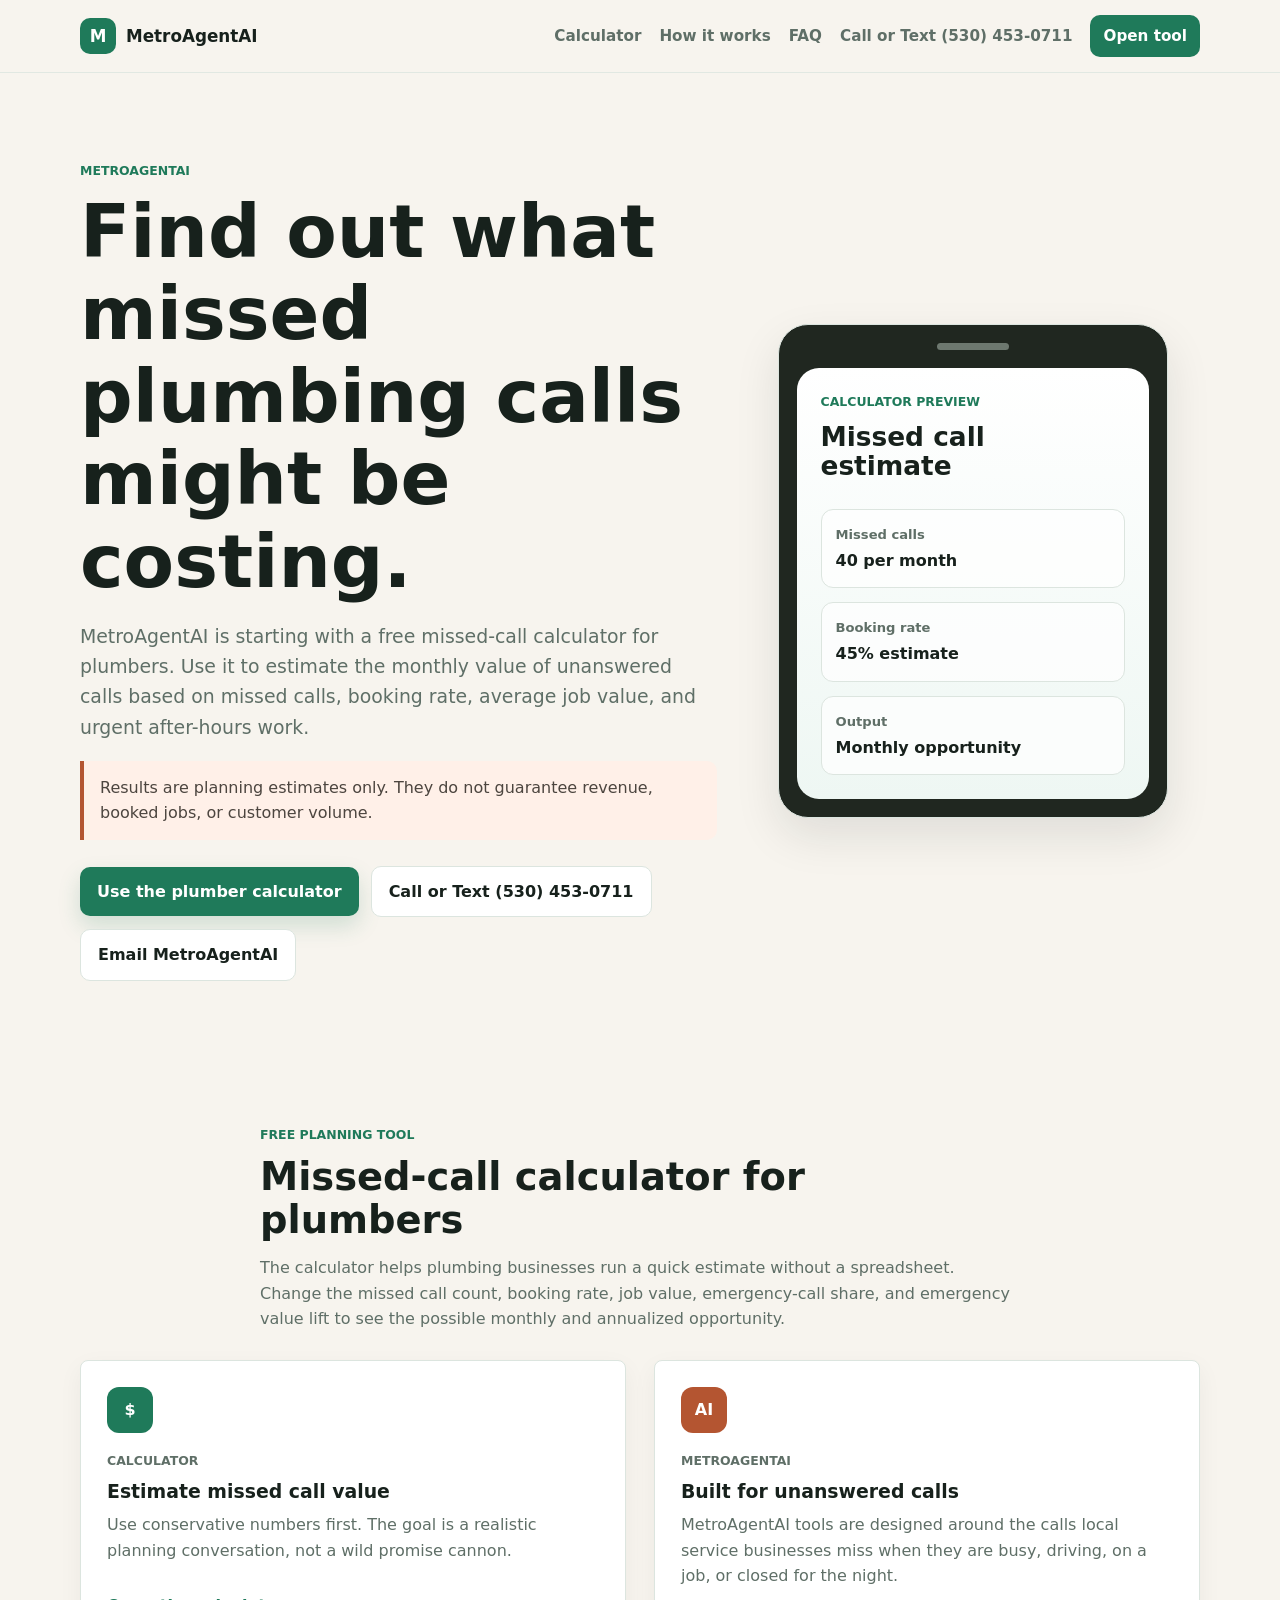
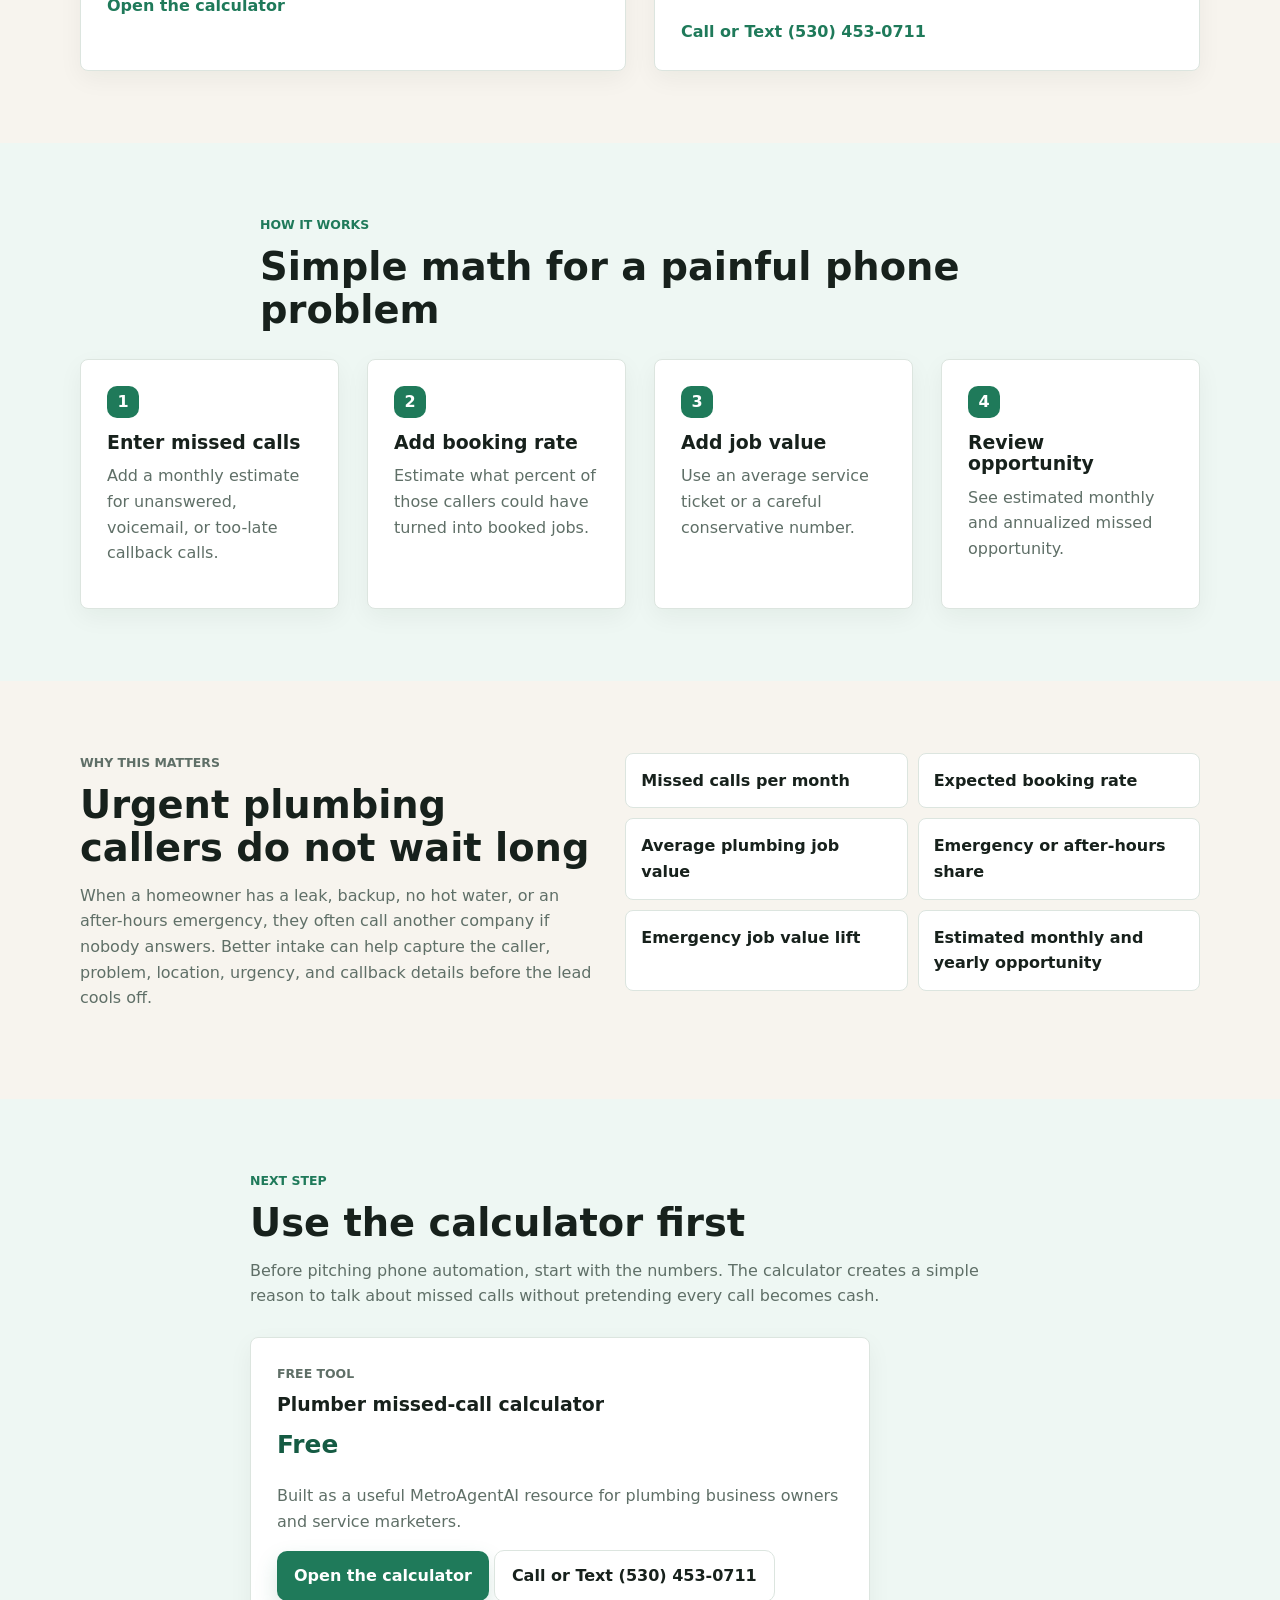
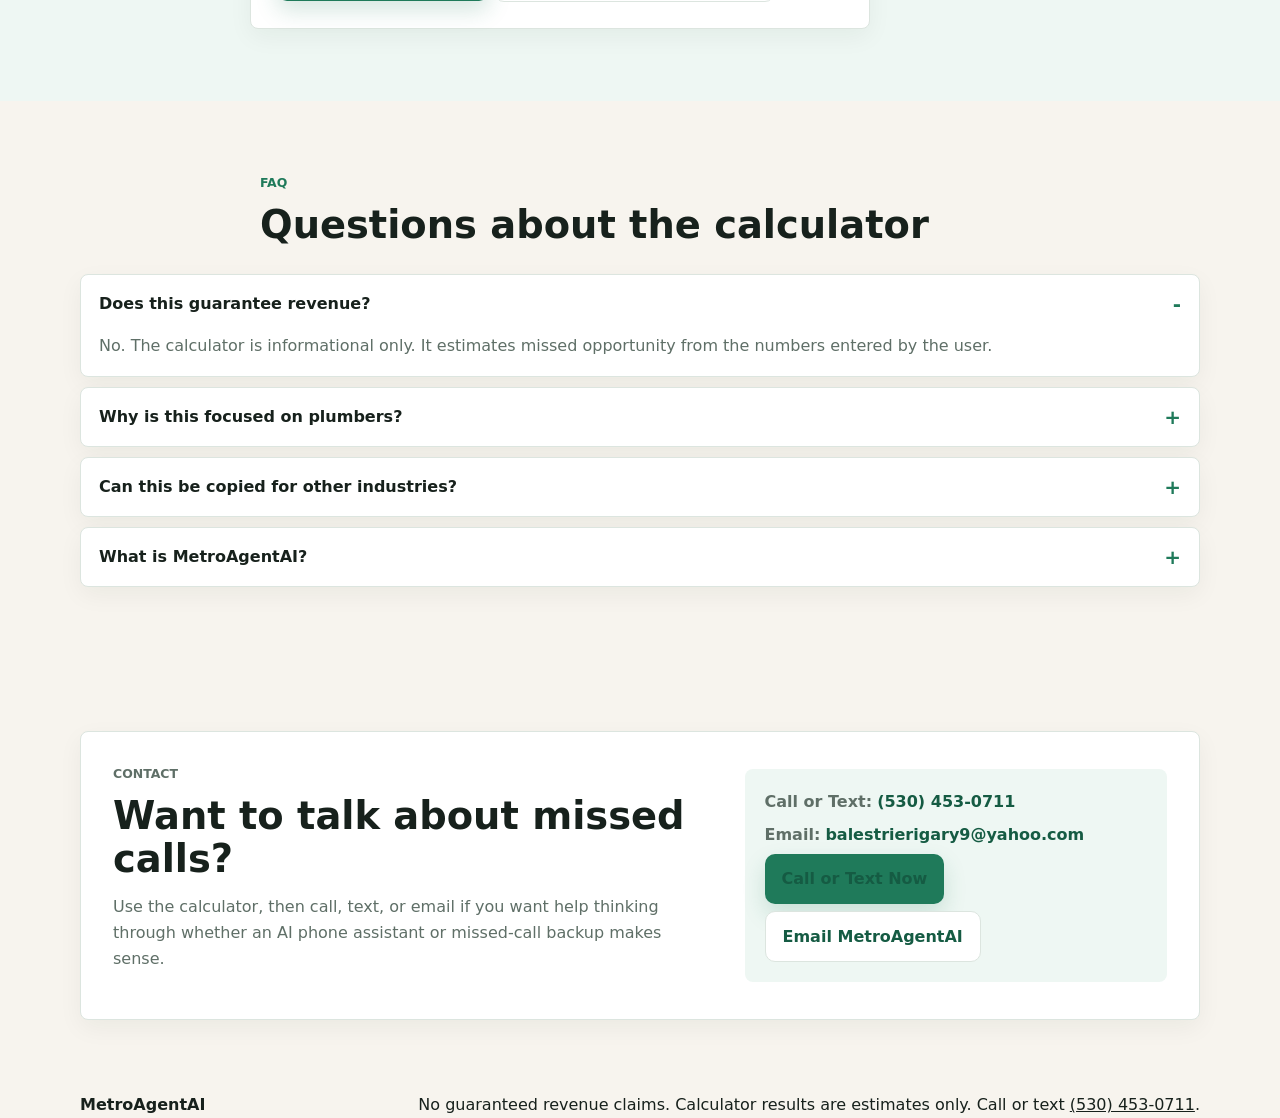
==== commit 9a01da17: "Add phone contact CTA to MetroAgentAI homepage" ====
--- a/index.html
+++ b/index.html
@@ -6,7 +6,7 @@
     <meta name="google-site-verification" content="1sOBNanldKlIDOAeCMrAs3oeqtF4_8YgE6o-KwEcFaE" />
     <meta
       name="description"
-      content="MetroAgentAI provides practical missed-call tools for local service businesses, starting with a free missed-call calculator for plumbing companies."
+      content="MetroAgentAI provides practical missed-call tools for local service businesses, starting with a free missed-call calculator for plumbing companies. Call or text (530) 453-0711."
     />
     <title>MetroAgentAI | Missed Call Calculator for Plumbers</title>
     <link rel="canonical" href="https://metroagentai.com/" />
@@ -23,6 +23,7 @@
           <a href="/missed-call-calculator-plumbers/">Calculator</a>
           <a href="#how-it-works">How it works</a>
           <a href="#faq">FAQ</a>
+          <a href="tel:+15304530711">Call or Text (530) 453-0711</a>
           <a class="nav-button" href="/missed-call-calculator-plumbers/">Open tool</a>
         </div>
       </nav>
@@ -42,7 +43,8 @@
             </p>
             <div class="hero-actions" aria-label="Primary actions">
               <a class="button" href="/missed-call-calculator-plumbers/">Use the plumber calculator</a>
-              <a class="button button-secondary" href="mailto:balestrierigary9@yahoo.com?subject=MetroAgentAI%20missed-call%20calculator">Ask about MetroAgentAI</a>
+              <a class="button button-secondary" href="tel:+15304530711">Call or Text (530) 453-0711</a>
+              <a class="button button-secondary" href="mailto:balestrierigary9@yahoo.com?subject=MetroAgentAI%20missed-call%20calculator">Email MetroAgentAI</a>
             </div>
           </div>
           <aside class="call-panel" aria-label="Example missed call estimate">
@@ -93,7 +95,7 @@
             <p class="card-label">MetroAgentAI</p>
             <h3>Built for unanswered calls</h3>
             <p>MetroAgentAI tools are designed around the calls local service businesses miss when they are busy, driving, on a job, or closed for the night.</p>
-            <a class="text-link" href="mailto:balestrierigary9@yahoo.com?subject=MetroAgentAI%20missed-call%20calculator">Talk about missed calls</a>
+            <a class="text-link" href="tel:+15304530711">Call or Text (530) 453-0711</a>
           </article>
         </div>
       </section>
@@ -164,6 +166,7 @@
               Built as a useful MetroAgentAI resource for plumbing business owners and service marketers.
             </p>
             <a class="button" href="/missed-call-calculator-plumbers/">Open the calculator</a>
+            <a class="button button-secondary" href="tel:+15304530711">Call or Text (530) 453-0711</a>
           </article>
         </div>
       </section>
@@ -199,11 +202,14 @@
             <p class="eyebrow">Contact</p>
             <h2>Want to talk about missed calls?</h2>
             <p>
-              Use the calculator, then send the estimate if you want help thinking through whether an AI phone assistant or missed-call backup makes sense.
+              Use the calculator, then call, text, or email if you want help thinking through whether an AI phone assistant or missed-call backup makes sense.
             </p>
           </div>
           <div class="contact-details">
-            <a class="button" href="mailto:balestrierigary9@yahoo.com?subject=MetroAgentAI%20missed-call%20calculator">Email MetroAgentAI</a>
+            <p><strong>Call or Text:</strong> <a href="tel:+15304530711">(530) 453-0711</a></p>
+            <p><strong>Email:</strong> <a href="mailto:balestrierigary9@yahoo.com?subject=MetroAgentAI%20missed-call%20calculator">balestrierigary9@yahoo.com</a></p>
+            <a class="button" href="tel:+15304530711">Call or Text Now</a>
+            <a class="button button-secondary" href="mailto:balestrierigary9@yahoo.com?subject=MetroAgentAI%20missed-call%20calculator">Email MetroAgentAI</a>
           </div>
         </div>
       </section>
@@ -212,7 +218,7 @@
     <footer>
       <div class="container footer-grid">
         <strong>MetroAgentAI</strong>
-        <span>No guaranteed revenue claims. Calculator results are estimates only.</span>
+        <span>No guaranteed revenue claims. Calculator results are estimates only. Call or text <a href="tel:+15304530711">(530) 453-0711</a>.</span>
       </div>
     </footer>
   </body>
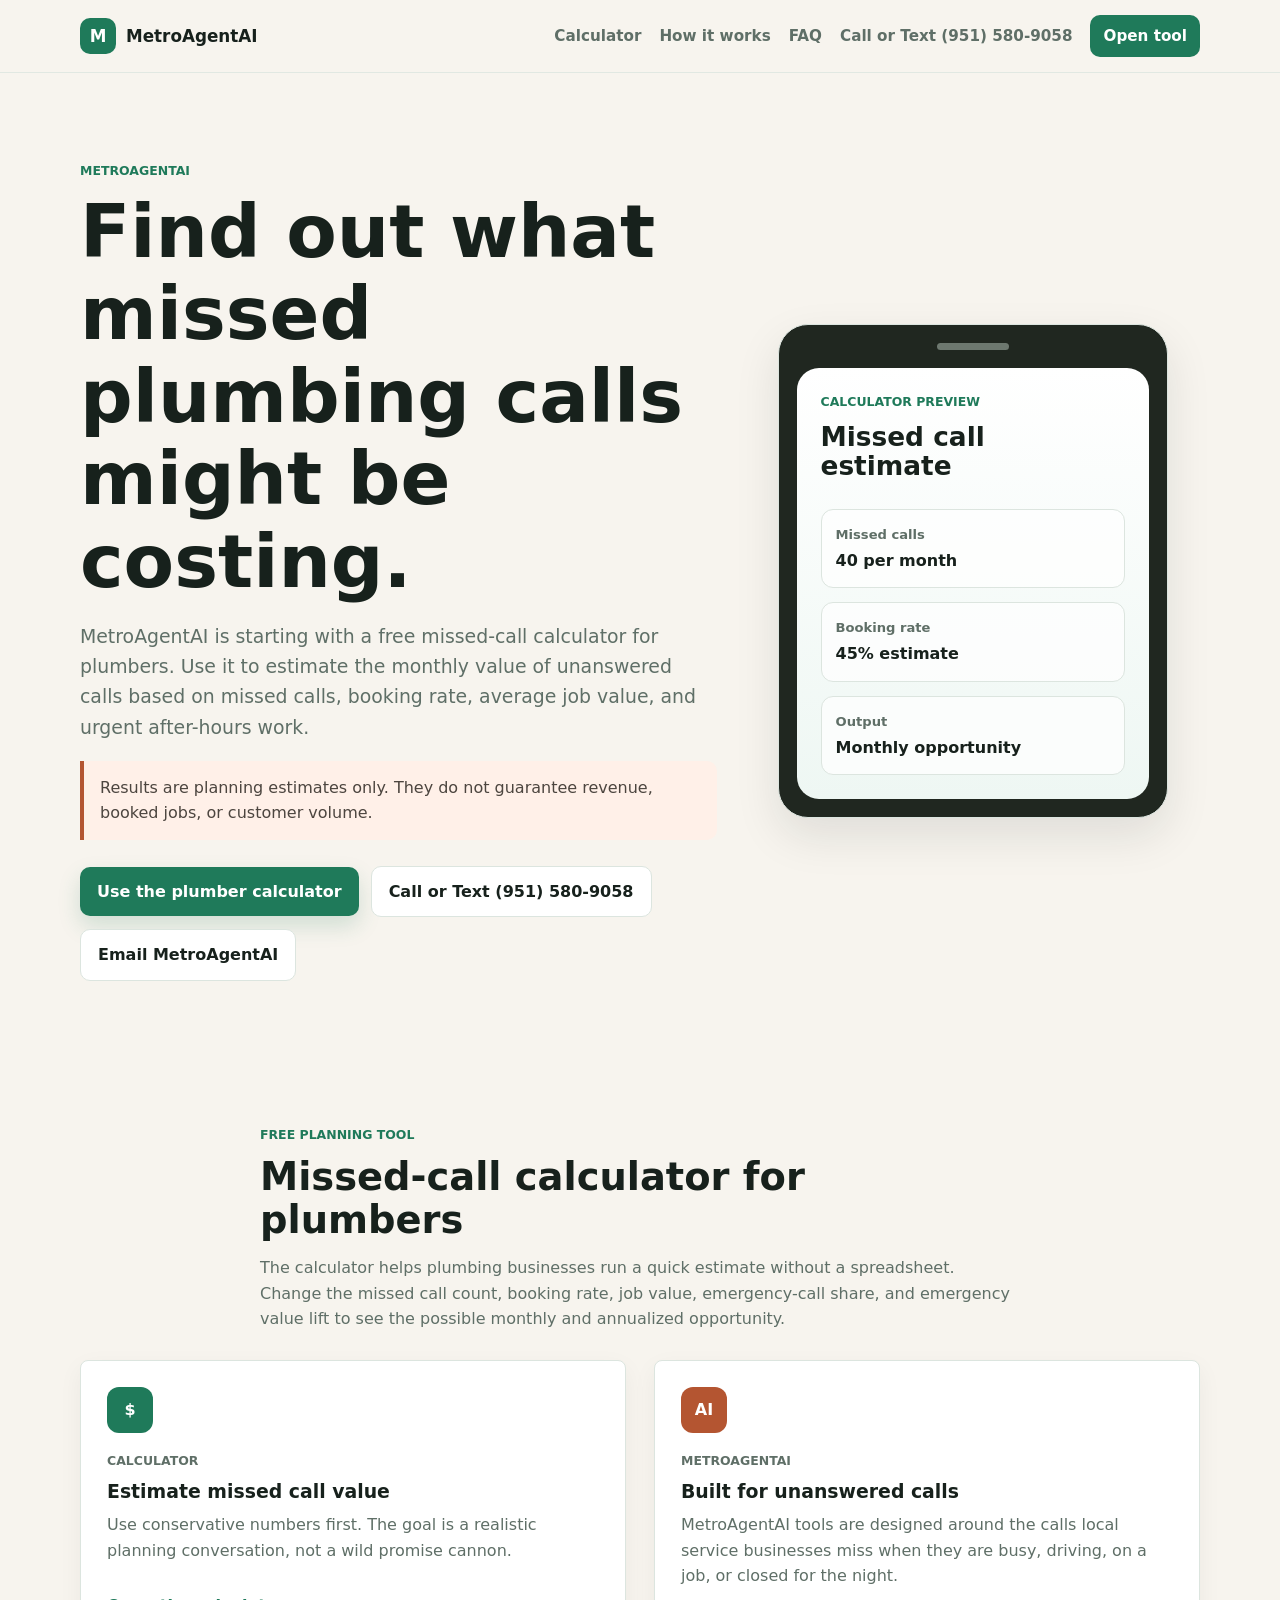
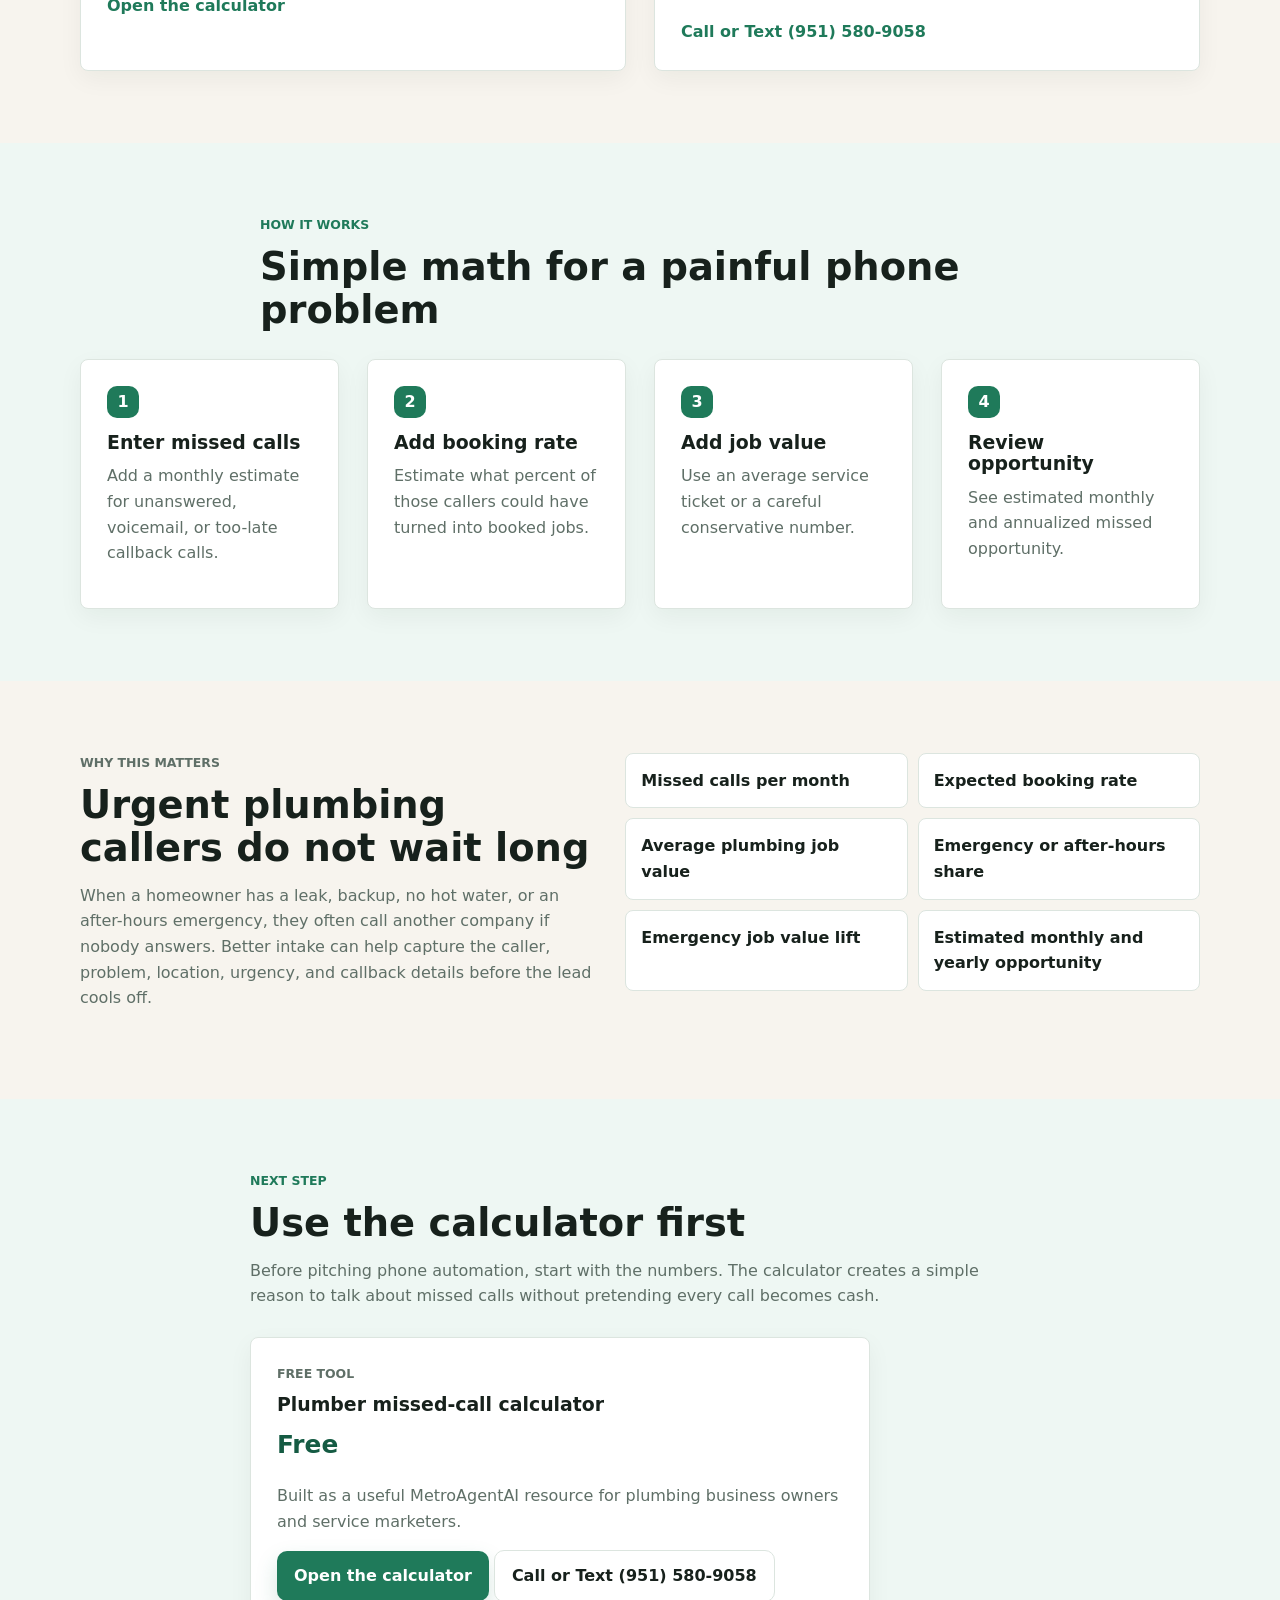
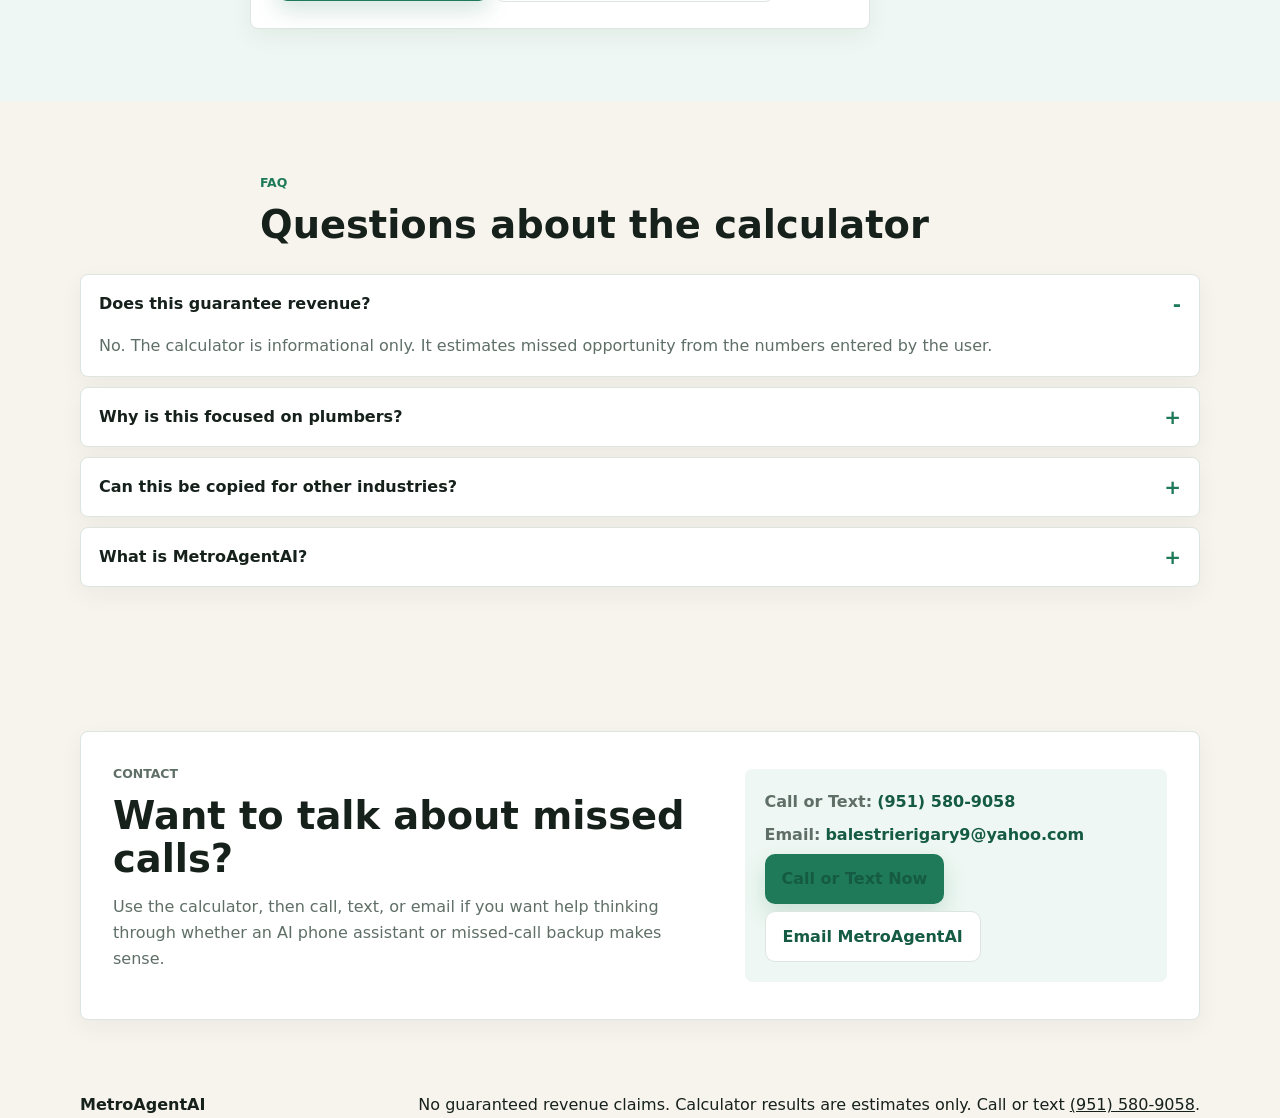
==== commit 447dc435: "Use correct MetroAgentAI contact phone number" ====
--- a/index.html
+++ b/index.html
@@ -6,7 +6,7 @@
     <meta name="google-site-verification" content="1sOBNanldKlIDOAeCMrAs3oeqtF4_8YgE6o-KwEcFaE" />
     <meta
       name="description"
-      content="MetroAgentAI provides practical missed-call tools for local service businesses, starting with a free missed-call calculator for plumbing companies. Call or text (530) 453-0711."
+      content="MetroAgentAI provides practical missed-call tools for local service businesses, starting with a free missed-call calculator for plumbing companies. Call or text (951) 580-9058."
     />
     <title>MetroAgentAI | Missed Call Calculator for Plumbers</title>
     <link rel="canonical" href="https://metroagentai.com/" />
@@ -23,7 +23,7 @@
           <a href="/missed-call-calculator-plumbers/">Calculator</a>
           <a href="#how-it-works">How it works</a>
           <a href="#faq">FAQ</a>
-          <a href="tel:+15304530711">Call or Text (530) 453-0711</a>
+          <a href="tel:+19515809058">Call or Text (951) 580-9058</a>
           <a class="nav-button" href="/missed-call-calculator-plumbers/">Open tool</a>
         </div>
       </nav>
@@ -43,7 +43,7 @@
             </p>
             <div class="hero-actions" aria-label="Primary actions">
               <a class="button" href="/missed-call-calculator-plumbers/">Use the plumber calculator</a>
-              <a class="button button-secondary" href="tel:+15304530711">Call or Text (530) 453-0711</a>
+              <a class="button button-secondary" href="tel:+19515809058">Call or Text (951) 580-9058</a>
               <a class="button button-secondary" href="mailto:balestrierigary9@yahoo.com?subject=MetroAgentAI%20missed-call%20calculator">Email MetroAgentAI</a>
             </div>
           </div>
@@ -95,7 +95,7 @@
             <p class="card-label">MetroAgentAI</p>
             <h3>Built for unanswered calls</h3>
             <p>MetroAgentAI tools are designed around the calls local service businesses miss when they are busy, driving, on a job, or closed for the night.</p>
-            <a class="text-link" href="tel:+15304530711">Call or Text (530) 453-0711</a>
+            <a class="text-link" href="tel:+19515809058">Call or Text (951) 580-9058</a>
           </article>
         </div>
       </section>
@@ -166,7 +166,7 @@
               Built as a useful MetroAgentAI resource for plumbing business owners and service marketers.
             </p>
             <a class="button" href="/missed-call-calculator-plumbers/">Open the calculator</a>
-            <a class="button button-secondary" href="tel:+15304530711">Call or Text (530) 453-0711</a>
+            <a class="button button-secondary" href="tel:+19515809058">Call or Text (951) 580-9058</a>
           </article>
         </div>
       </section>
@@ -206,9 +206,9 @@
             </p>
           </div>
           <div class="contact-details">
-            <p><strong>Call or Text:</strong> <a href="tel:+15304530711">(530) 453-0711</a></p>
+            <p><strong>Call or Text:</strong> <a href="tel:+19515809058">(951) 580-9058</a></p>
             <p><strong>Email:</strong> <a href="mailto:balestrierigary9@yahoo.com?subject=MetroAgentAI%20missed-call%20calculator">balestrierigary9@yahoo.com</a></p>
-            <a class="button" href="tel:+15304530711">Call or Text Now</a>
+            <a class="button" href="tel:+19515809058">Call or Text Now</a>
             <a class="button button-secondary" href="mailto:balestrierigary9@yahoo.com?subject=MetroAgentAI%20missed-call%20calculator">Email MetroAgentAI</a>
           </div>
         </div>
@@ -218,7 +218,7 @@
     <footer>
       <div class="container footer-grid">
         <strong>MetroAgentAI</strong>
-        <span>No guaranteed revenue claims. Calculator results are estimates only. Call or text <a href="tel:+15304530711">(530) 453-0711</a>.</span>
+        <span>No guaranteed revenue claims. Calculator results are estimates only. Call or text <a href="tel:+19515809058">(951) 580-9058</a>.</span>
       </div>
     </footer>
   </body>
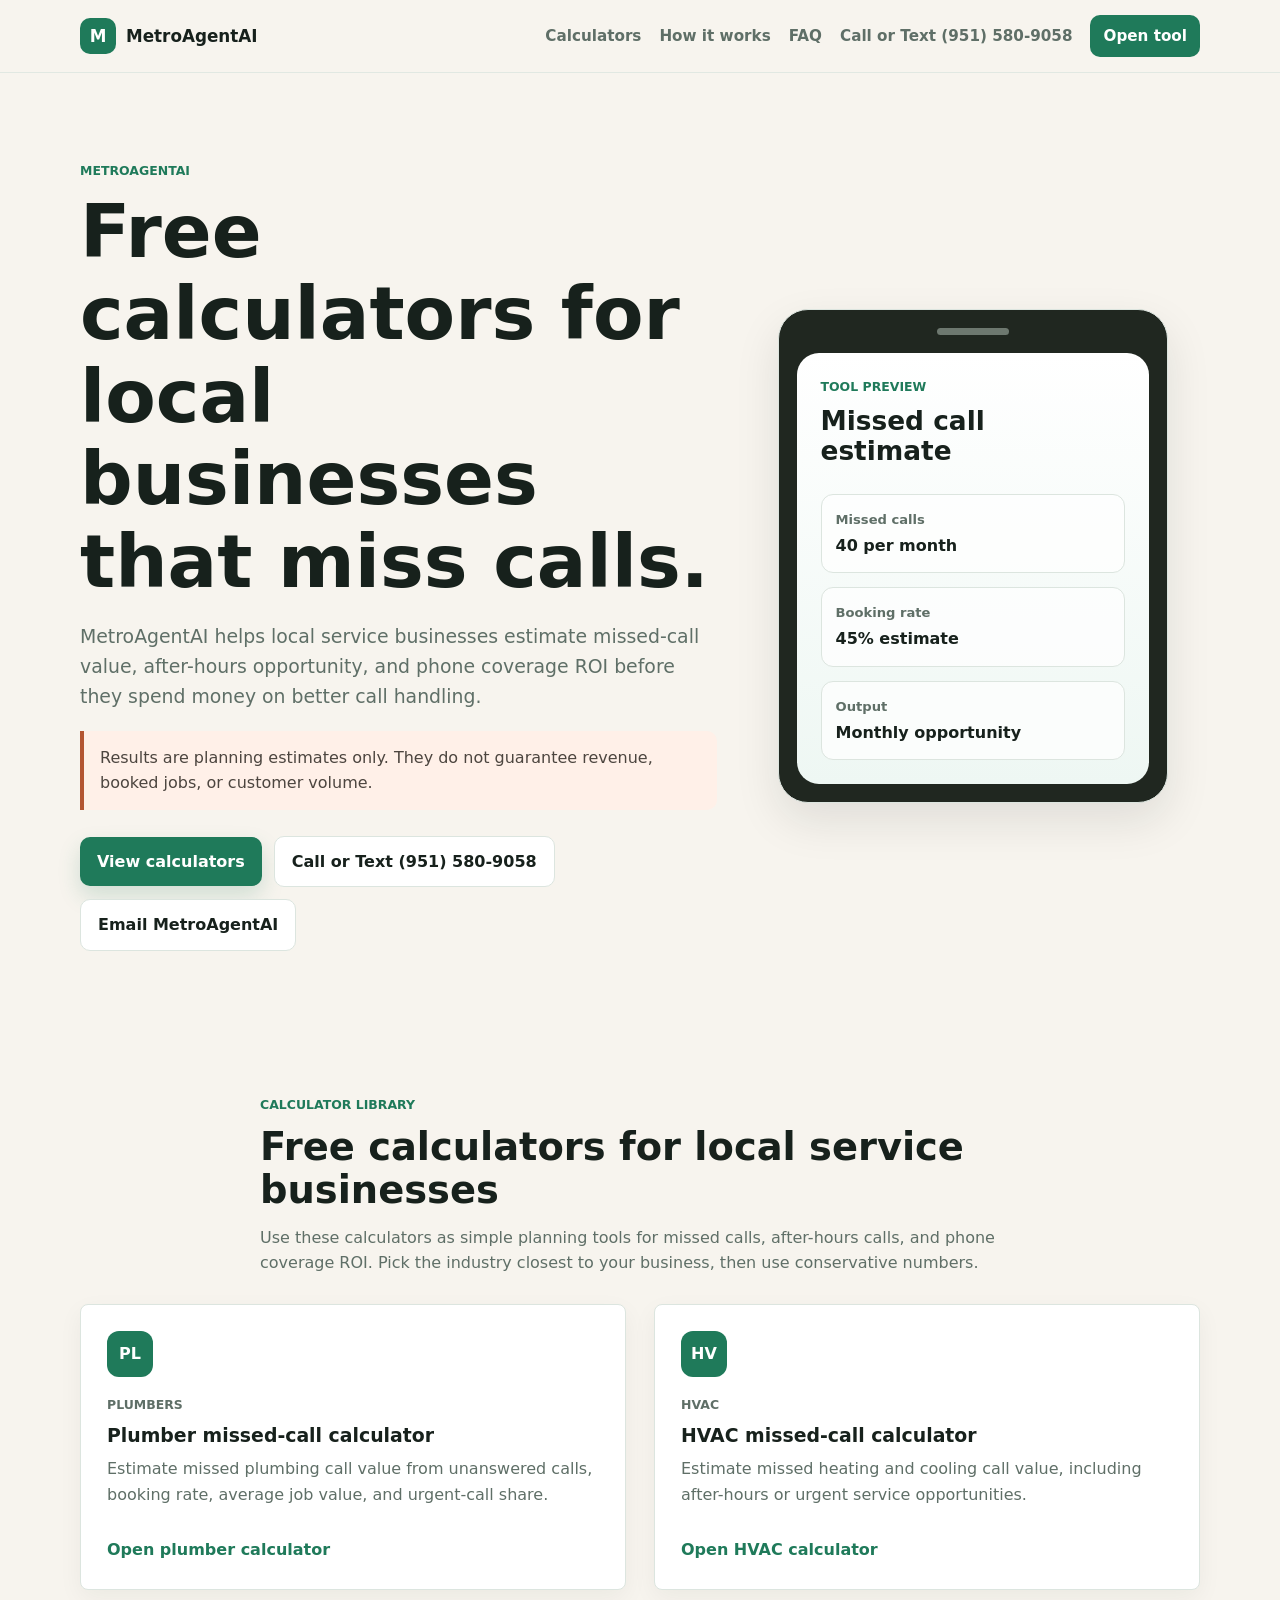
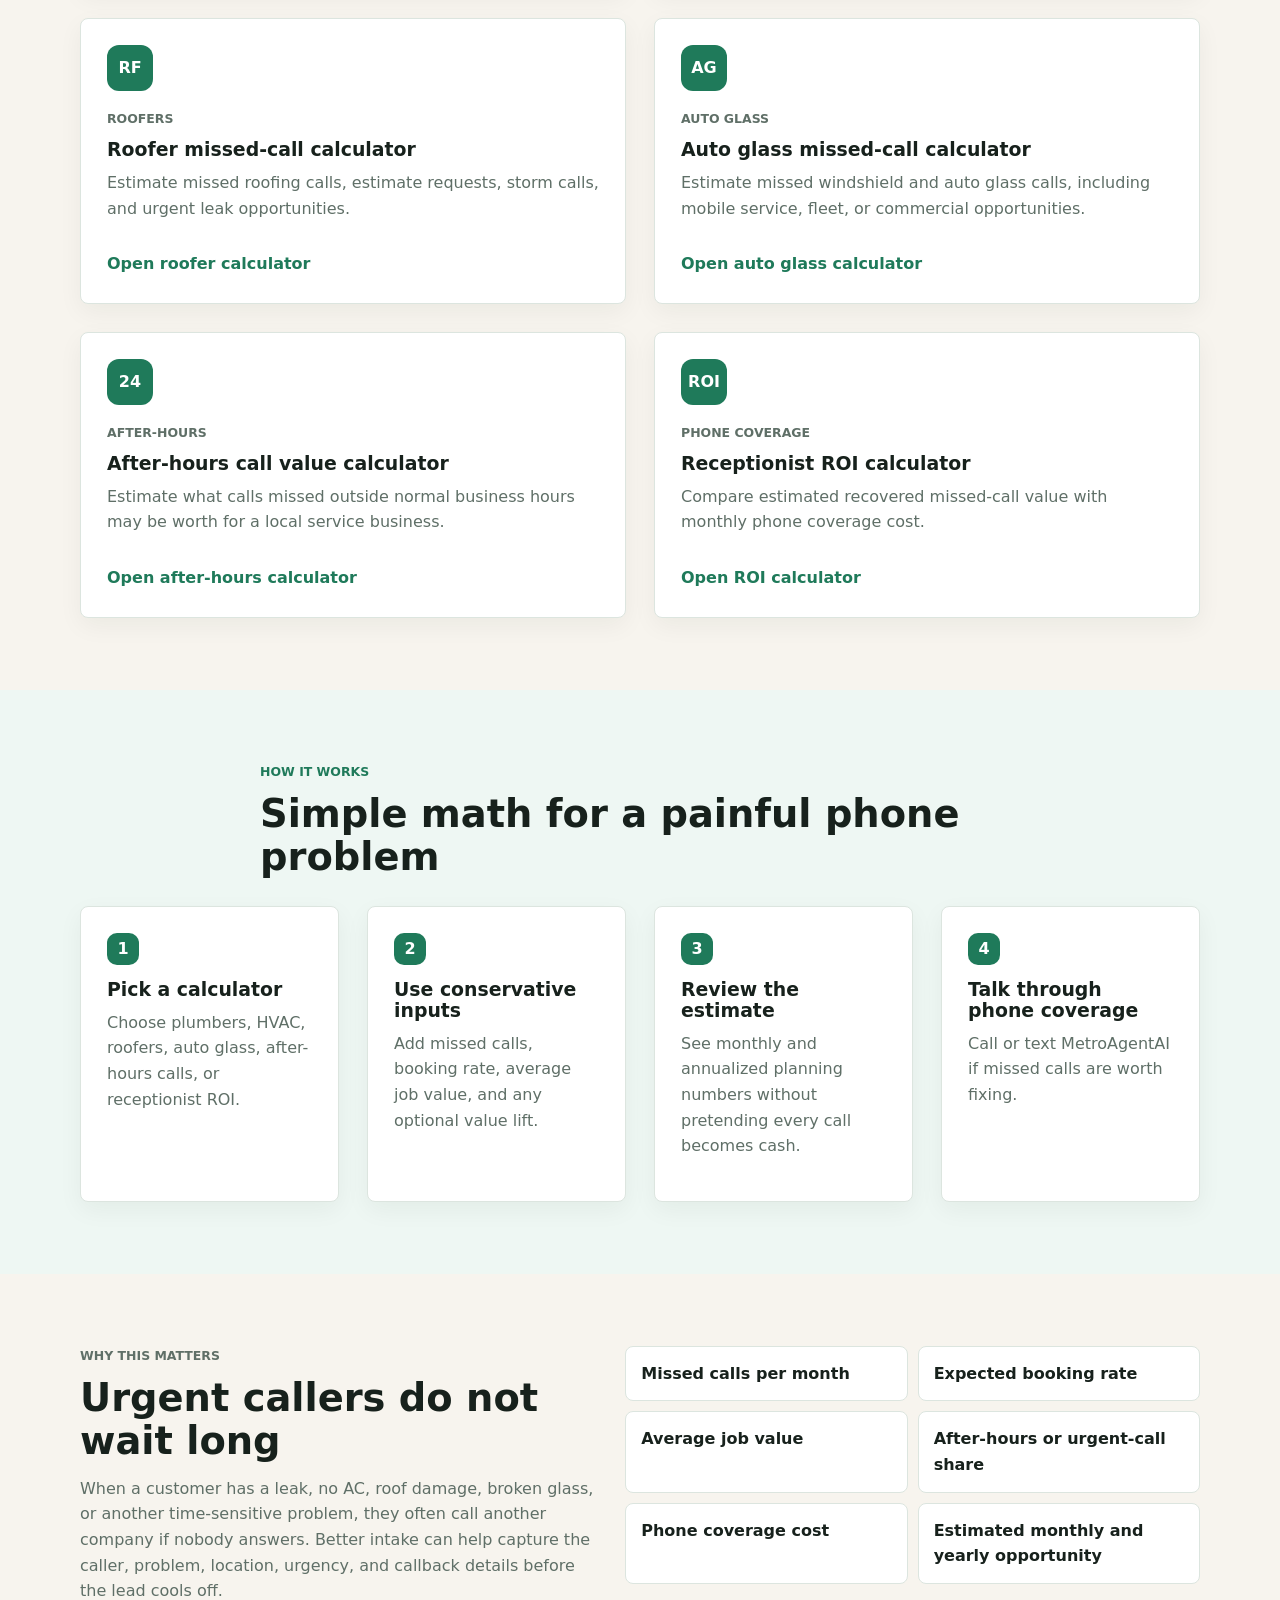
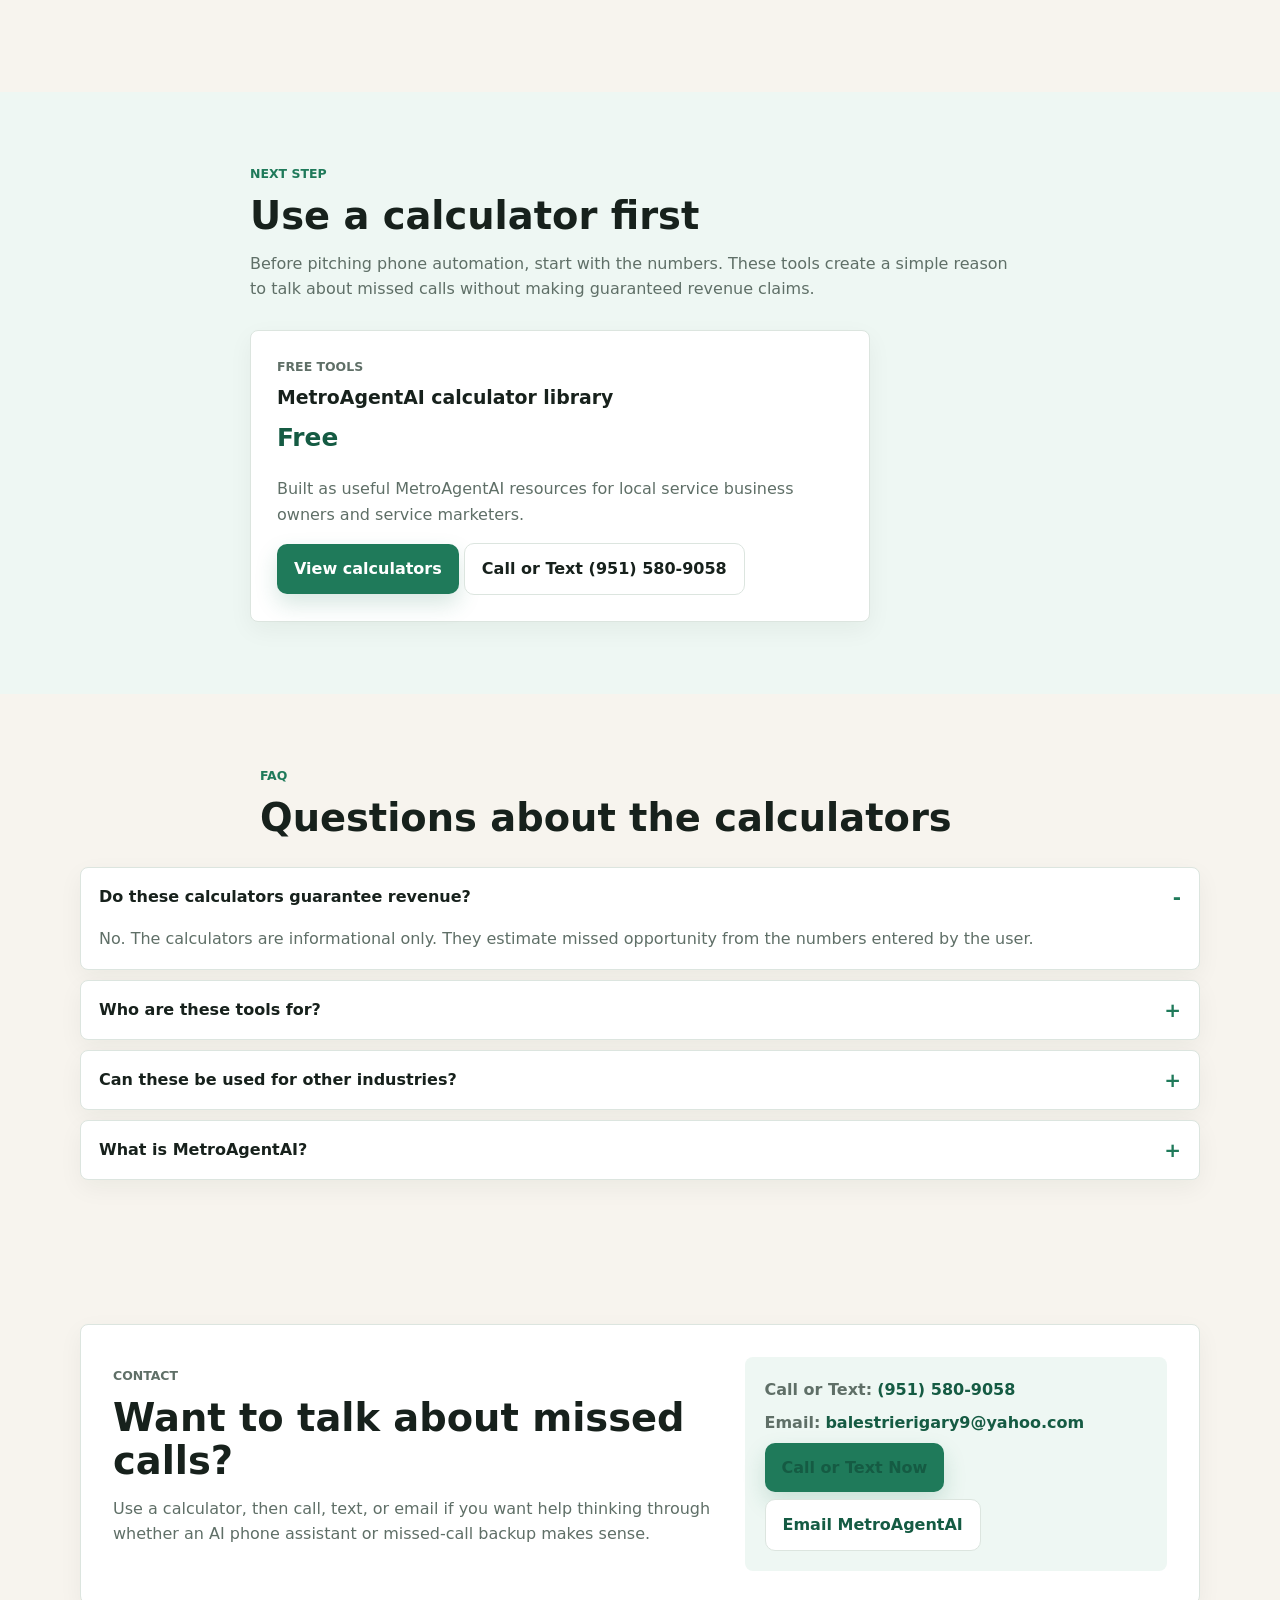
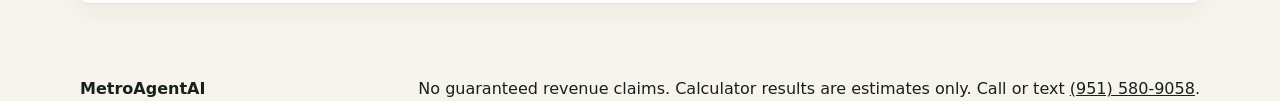
==== commit c2b998a4: "Add MetroAgentAI calculator library homepage section" ====
--- a/index.html
+++ b/index.html
@@ -6,10 +6,10 @@
     <meta name="google-site-verification" content="1sOBNanldKlIDOAeCMrAs3oeqtF4_8YgE6o-KwEcFaE" />
     <meta
       name="description"
-      content="MetroAgentAI provides practical missed-call tools for local service businesses, starting with a free missed-call calculator for plumbing companies. Call or text (951) 580-9058."
+      content="MetroAgentAI provides practical missed-call and ROI calculators for local service businesses. Call or text (951) 580-9058."
     />
-    <title>MetroAgentAI | Missed Call Calculator for Plumbers</title>
-    <link rel="canonical" href="https://metroagentai.com/" />
+    <title>MetroAgentAI | Free Calculators for Local Service Businesses</title>
+    <link rel="canonical" href="https://www.metroaiagent.com/" />
     <link rel="stylesheet" href="styles.css" />
   </head>
   <body>
@@ -20,7 +20,7 @@
           <span>MetroAgentAI</span>
         </a>
         <div class="nav-links">
-          <a href="/missed-call-calculator-plumbers/">Calculator</a>
+          <a href="#calculators">Calculators</a>
           <a href="#how-it-works">How it works</a>
           <a href="#faq">FAQ</a>
           <a href="tel:+19515809058">Call or Text (951) 580-9058</a>
@@ -34,24 +34,24 @@
         <div class="container hero-grid">
           <div class="hero-copy">
             <p class="eyebrow">MetroAgentAI</p>
-            <h1>Find out what missed plumbing calls might be costing.</h1>
+            <h1>Free calculators for local businesses that miss calls.</h1>
             <p class="subheadline">
-              MetroAgentAI is starting with a free missed-call calculator for plumbers. Use it to estimate the monthly value of unanswered calls based on missed calls, booking rate, average job value, and urgent after-hours work.
+              MetroAgentAI helps local service businesses estimate missed-call value, after-hours opportunity, and phone coverage ROI before they spend money on better call handling.
             </p>
             <p class="plain-note">
               Results are planning estimates only. They do not guarantee revenue, booked jobs, or customer volume.
             </p>
             <div class="hero-actions" aria-label="Primary actions">
-              <a class="button" href="/missed-call-calculator-plumbers/">Use the plumber calculator</a>
+              <a class="button" href="#calculators">View calculators</a>
               <a class="button button-secondary" href="tel:+19515809058">Call or Text (951) 580-9058</a>
-              <a class="button button-secondary" href="mailto:balestrierigary9@yahoo.com?subject=MetroAgentAI%20missed-call%20calculator">Email MetroAgentAI</a>
+              <a class="button button-secondary" href="mailto:balestrierigary9@yahoo.com?subject=MetroAgentAI%20calculator%20site">Email MetroAgentAI</a>
             </div>
           </div>
           <aside class="call-panel" aria-label="Example missed call estimate">
             <div class="phone-shell">
               <div class="phone-top"></div>
               <div class="summary-card">
-                <p class="summary-label">Calculator preview</p>
+                <p class="summary-label">Tool preview</p>
                 <h2>Missed call estimate</h2>
                 <dl>
                   <div>
@@ -73,29 +73,56 @@
         </div>
       </section>
 
-      <section class="section" id="tool">
+      <section class="section" id="calculators">
         <div class="container section-heading">
-          <p class="eyebrow">Free planning tool</p>
-          <h2>Missed-call calculator for plumbers</h2>
+          <p class="eyebrow">Calculator library</p>
+          <h2>Free calculators for local service businesses</h2>
           <p>
-            The calculator helps plumbing businesses run a quick estimate without a spreadsheet. Change the missed call count, booking rate, job value, emergency-call share, and emergency value lift to see the possible monthly and annualized opportunity.
+            Use these calculators as simple planning tools for missed calls, after-hours calls, and phone coverage ROI. Pick the industry closest to your business, then use conservative numbers.
           </p>
         </div>
         <div class="container demo-grid">
           <article class="demo-card">
-            <div class="demo-icon" aria-hidden="true">$</div>
-            <p class="card-label">Calculator</p>
-            <h3>Estimate missed call value</h3>
-            <p>Use conservative numbers first. The goal is a realistic planning conversation, not a wild promise cannon.</p>
-            <a class="text-link" href="/missed-call-calculator-plumbers/">Open the calculator</a>
-          </article>
-
-          <article class="demo-card">
-            <div class="demo-icon flower" aria-hidden="true">AI</div>
-            <p class="card-label">MetroAgentAI</p>
-            <h3>Built for unanswered calls</h3>
-            <p>MetroAgentAI tools are designed around the calls local service businesses miss when they are busy, driving, on a job, or closed for the night.</p>
-            <a class="text-link" href="tel:+19515809058">Call or Text (951) 580-9058</a>
+            <div class="demo-icon" aria-hidden="true">PL</div>
+            <p class="card-label">Plumbers</p>
+            <h3>Plumber missed-call calculator</h3>
+            <p>Estimate missed plumbing call value from unanswered calls, booking rate, average job value, and urgent-call share.</p>
+            <a class="text-link" href="/missed-call-calculator-plumbers/">Open plumber calculator</a>
+          </article>
+          <article class="demo-card">
+            <div class="demo-icon" aria-hidden="true">HV</div>
+            <p class="card-label">HVAC</p>
+            <h3>HVAC missed-call calculator</h3>
+            <p>Estimate missed heating and cooling call value, including after-hours or urgent service opportunities.</p>
+            <a class="text-link" href="/missed-call-calculator-hvac/">Open HVAC calculator</a>
+          </article>
+          <article class="demo-card">
+            <div class="demo-icon" aria-hidden="true">RF</div>
+            <p class="card-label">Roofers</p>
+            <h3>Roofer missed-call calculator</h3>
+            <p>Estimate missed roofing calls, estimate requests, storm calls, and urgent leak opportunities.</p>
+            <a class="text-link" href="/missed-call-calculator-roofers/">Open roofer calculator</a>
+          </article>
+          <article class="demo-card">
+            <div class="demo-icon" aria-hidden="true">AG</div>
+            <p class="card-label">Auto glass</p>
+            <h3>Auto glass missed-call calculator</h3>
+            <p>Estimate missed windshield and auto glass calls, including mobile service, fleet, or commercial opportunities.</p>
+            <a class="text-link" href="/missed-call-calculator-auto-glass/">Open auto glass calculator</a>
+          </article>
+          <article class="demo-card">
+            <div class="demo-icon" aria-hidden="true">24</div>
+            <p class="card-label">After-hours</p>
+            <h3>After-hours call value calculator</h3>
+            <p>Estimate what calls missed outside normal business hours may be worth for a local service business.</p>
+            <a class="text-link" href="/after-hours-call-value-calculator/">Open after-hours calculator</a>
+          </article>
+          <article class="demo-card">
+            <div class="demo-icon" aria-hidden="true">ROI</div>
+            <p class="card-label">Phone coverage</p>
+            <h3>Receptionist ROI calculator</h3>
+            <p>Compare estimated recovered missed-call value with monthly phone coverage cost.</p>
+            <a class="text-link" href="/receptionist-roi-calculator/">Open ROI calculator</a>
           </article>
         </div>
       </section>
@@ -108,23 +135,23 @@
         <div class="container steps">
           <article class="step-card">
             <span>1</span>
-            <h3>Enter missed calls</h3>
-            <p>Add a monthly estimate for unanswered, voicemail, or too-late callback calls.</p>
+            <h3>Pick a calculator</h3>
+            <p>Choose plumbers, HVAC, roofers, auto glass, after-hours calls, or receptionist ROI.</p>
           </article>
           <article class="step-card">
             <span>2</span>
-            <h3>Add booking rate</h3>
-            <p>Estimate what percent of those callers could have turned into booked jobs.</p>
+            <h3>Use conservative inputs</h3>
+            <p>Add missed calls, booking rate, average job value, and any optional value lift.</p>
           </article>
           <article class="step-card">
             <span>3</span>
-            <h3>Add job value</h3>
-            <p>Use an average service ticket or a careful conservative number.</p>
+            <h3>Review the estimate</h3>
+            <p>See monthly and annualized planning numbers without pretending every call becomes cash.</p>
           </article>
           <article class="step-card">
             <span>4</span>
-            <h3>Review opportunity</h3>
-            <p>See estimated monthly and annualized missed opportunity.</p>
+            <h3>Talk through phone coverage</h3>
+            <p>Call or text MetroAgentAI if missed calls are worth fixing.</p>
           </article>
         </div>
       </section>
@@ -133,17 +160,17 @@
         <div class="container split-grid">
           <div>
             <p class="eyebrow">Why this matters</p>
-            <h2>Urgent plumbing callers do not wait long</h2>
-            <p>
-              When a homeowner has a leak, backup, no hot water, or an after-hours emergency, they often call another company if nobody answers. Better intake can help capture the caller, problem, location, urgency, and callback details before the lead cools off.
+            <h2>Urgent callers do not wait long</h2>
+            <p>
+              When a customer has a leak, no AC, roof damage, broken glass, or another time-sensitive problem, they often call another company if nobody answers. Better intake can help capture the caller, problem, location, urgency, and callback details before the lead cools off.
             </p>
           </div>
           <ul class="collect-list" aria-label="Calculator inputs">
             <li>Missed calls per month</li>
             <li>Expected booking rate</li>
-            <li>Average plumbing job value</li>
-            <li>Emergency or after-hours share</li>
-            <li>Emergency job value lift</li>
+            <li>Average job value</li>
+            <li>After-hours or urgent-call share</li>
+            <li>Phone coverage cost</li>
             <li>Estimated monthly and yearly opportunity</li>
           </ul>
         </div>
@@ -153,19 +180,19 @@
         <div class="container pricing-wrap">
           <div class="section-heading">
             <p class="eyebrow">Next step</p>
-            <h2>Use the calculator first</h2>
-            <p>
-              Before pitching phone automation, start with the numbers. The calculator creates a simple reason to talk about missed calls without pretending every call becomes cash.
+            <h2>Use a calculator first</h2>
+            <p>
+              Before pitching phone automation, start with the numbers. These tools create a simple reason to talk about missed calls without making guaranteed revenue claims.
             </p>
           </div>
           <article class="pricing-card">
-            <p class="card-label">Free tool</p>
-            <h3>Plumber missed-call calculator</h3>
+            <p class="card-label">Free tools</p>
+            <h3>MetroAgentAI calculator library</h3>
             <p class="price"><strong>Free</strong></p>
             <p>
-              Built as a useful MetroAgentAI resource for plumbing business owners and service marketers.
-            </p>
-            <a class="button" href="/missed-call-calculator-plumbers/">Open the calculator</a>
+              Built as useful MetroAgentAI resources for local service business owners and service marketers.
+            </p>
+            <a class="button" href="#calculators">View calculators</a>
             <a class="button button-secondary" href="tel:+19515809058">Call or Text (951) 580-9058</a>
           </article>
         </div>
@@ -174,24 +201,24 @@
       <section class="section" id="faq">
         <div class="container section-heading">
           <p class="eyebrow">FAQ</p>
-          <h2>Questions about the calculator</h2>
+          <h2>Questions about the calculators</h2>
         </div>
         <div class="container faq-list">
           <details open>
-            <summary>Does this guarantee revenue?</summary>
-            <p>No. The calculator is informational only. It estimates missed opportunity from the numbers entered by the user.</p>
+            <summary>Do these calculators guarantee revenue?</summary>
+            <p>No. The calculators are informational only. They estimate missed opportunity from the numbers entered by the user.</p>
           </details>
           <details>
-            <summary>Why is this focused on plumbers?</summary>
-            <p>Plumbing calls are often urgent, especially leaks, backups, no-hot-water calls, and after-hours problems. That makes missed calls easier to understand in dollars.</p>
+            <summary>Who are these tools for?</summary>
+            <p>They are for local service businesses that miss calls while driving, working, sleeping, helping customers, or closing for the day.</p>
           </details>
           <details>
-            <summary>Can this be copied for other industries?</summary>
-            <p>Yes. HVAC, roofing, auto glass, water damage, junk removal, and septic could all use similar missed-call calculators with adjusted wording and assumptions.</p>
+            <summary>Can these be used for other industries?</summary>
+            <p>Yes. The same logic can be adapted for junk removal, septic, garage doors, water damage, locksmiths, and other call-driven local services.</p>
           </details>
           <details>
             <summary>What is MetroAgentAI?</summary>
-            <p>MetroAgentAI is being built around AI phone assistant and missed-call tools for local service businesses. The calculator is the first public resource.</p>
+            <p>MetroAgentAI is being built around AI phone assistant and missed-call tools for local service businesses.</p>
           </details>
         </div>
       </section>
@@ -202,14 +229,14 @@
             <p class="eyebrow">Contact</p>
             <h2>Want to talk about missed calls?</h2>
             <p>
-              Use the calculator, then call, text, or email if you want help thinking through whether an AI phone assistant or missed-call backup makes sense.
+              Use a calculator, then call, text, or email if you want help thinking through whether an AI phone assistant or missed-call backup makes sense.
             </p>
           </div>
           <div class="contact-details">
             <p><strong>Call or Text:</strong> <a href="tel:+19515809058">(951) 580-9058</a></p>
-            <p><strong>Email:</strong> <a href="mailto:balestrierigary9@yahoo.com?subject=MetroAgentAI%20missed-call%20calculator">balestrierigary9@yahoo.com</a></p>
+            <p><strong>Email:</strong> <a href="mailto:balestrierigary9@yahoo.com?subject=MetroAgentAI%20calculator%20site">balestrierigary9@yahoo.com</a></p>
             <a class="button" href="tel:+19515809058">Call or Text Now</a>
-            <a class="button button-secondary" href="mailto:balestrierigary9@yahoo.com?subject=MetroAgentAI%20missed-call%20calculator">Email MetroAgentAI</a>
+            <a class="button button-secondary" href="mailto:balestrierigary9@yahoo.com?subject=MetroAgentAI%20calculator%20site">Email MetroAgentAI</a>
           </div>
         </div>
       </section>
